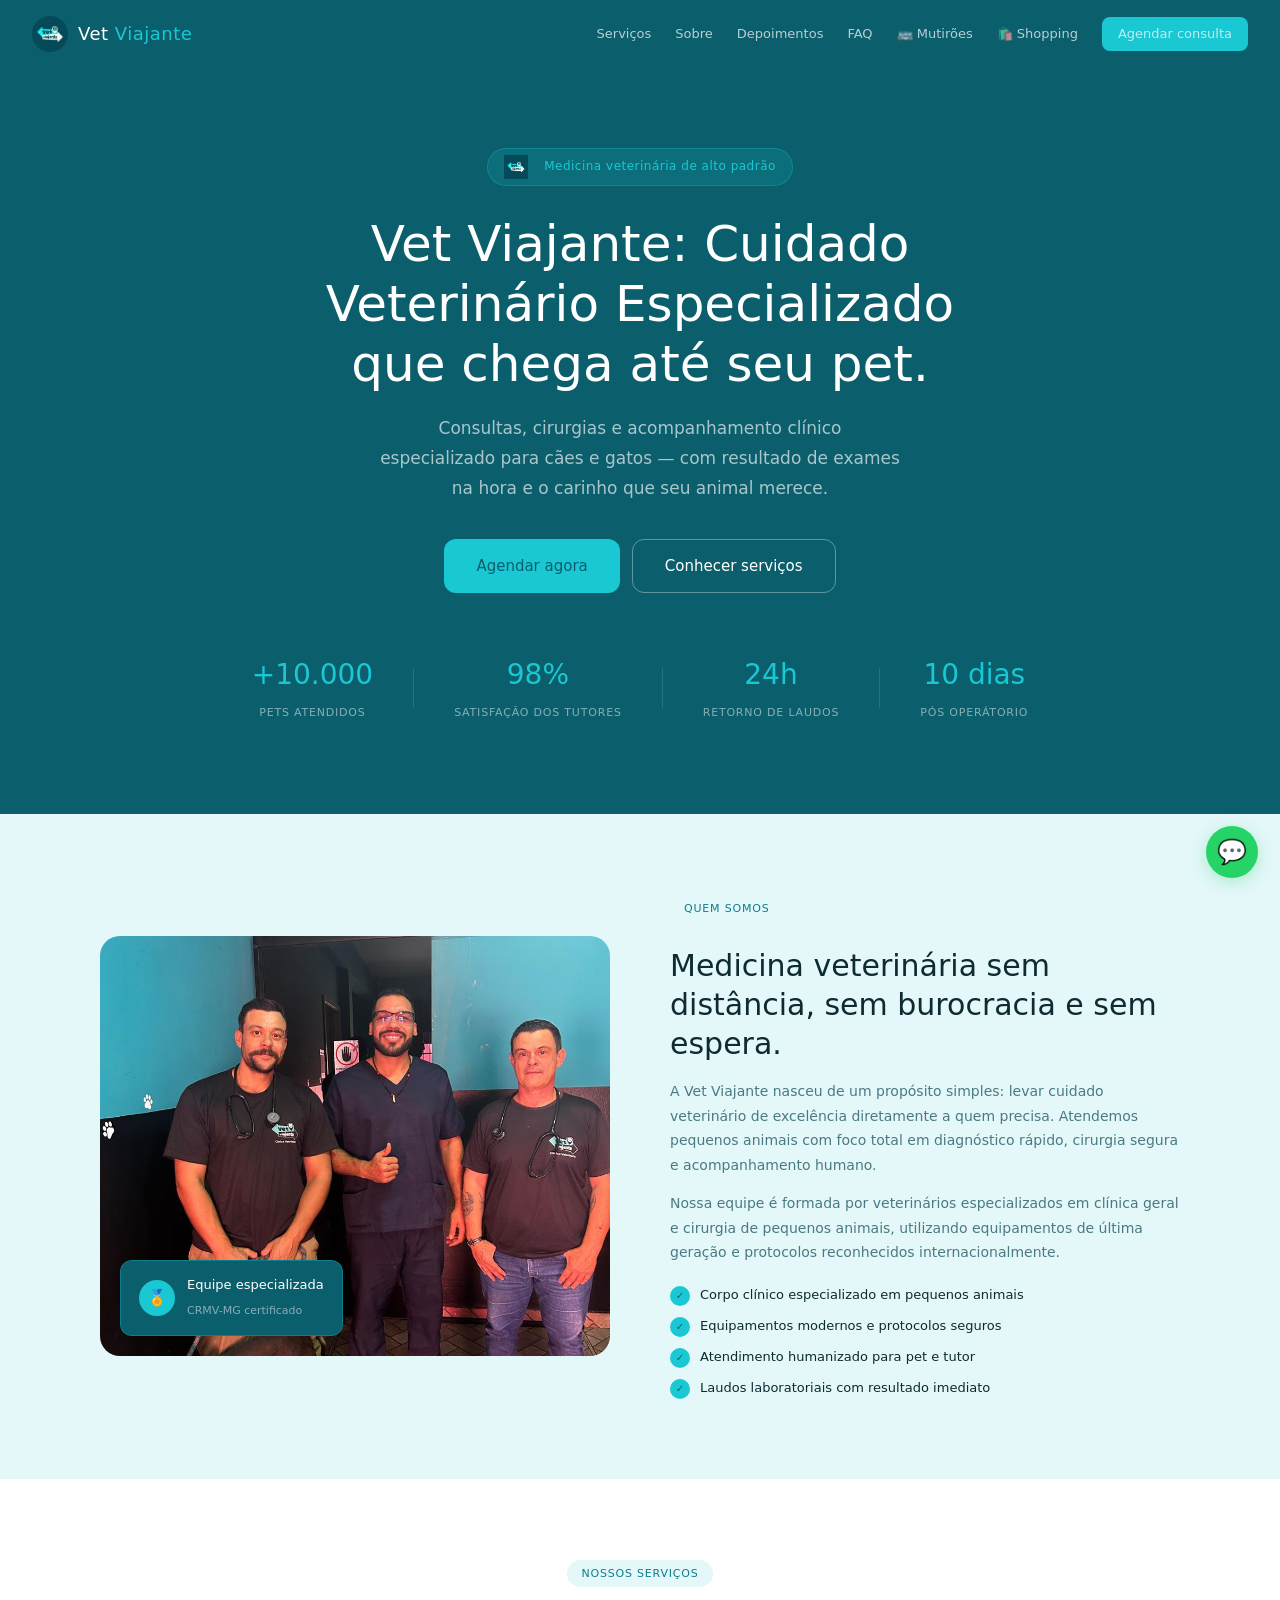
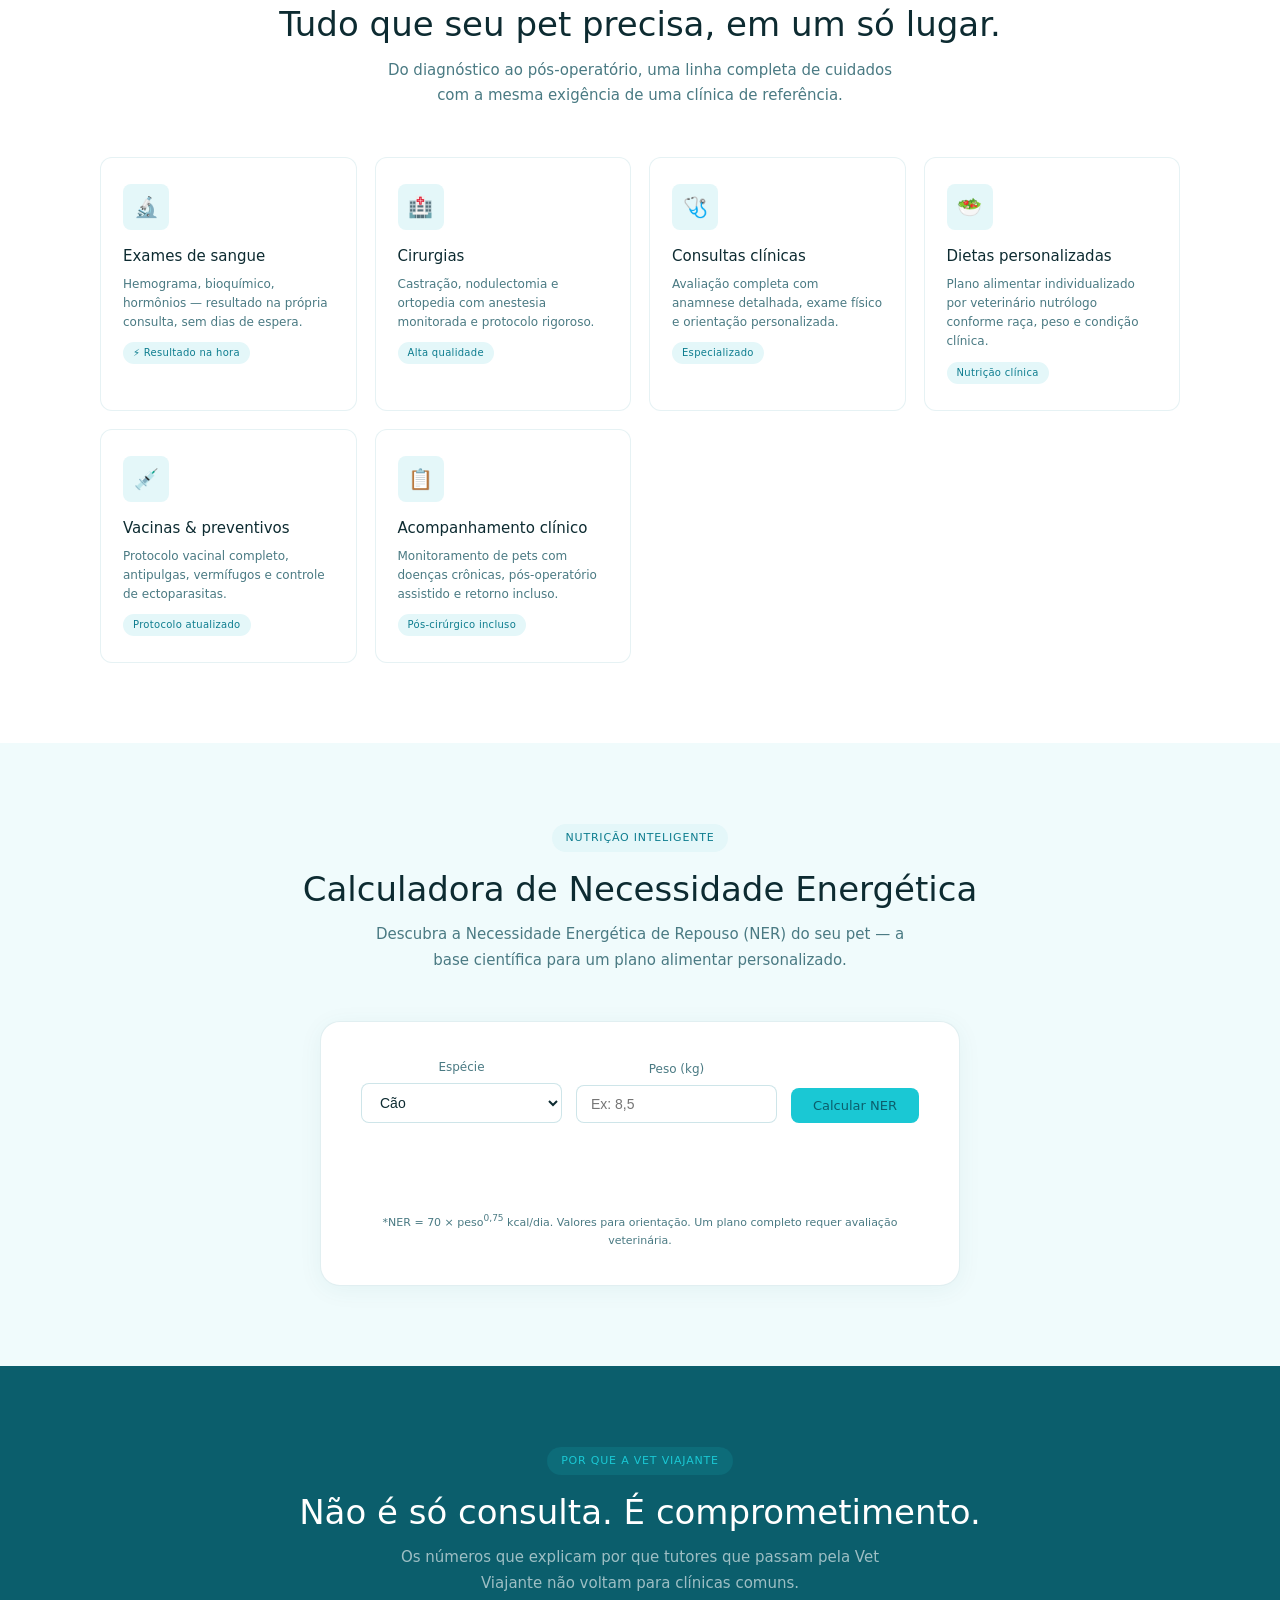
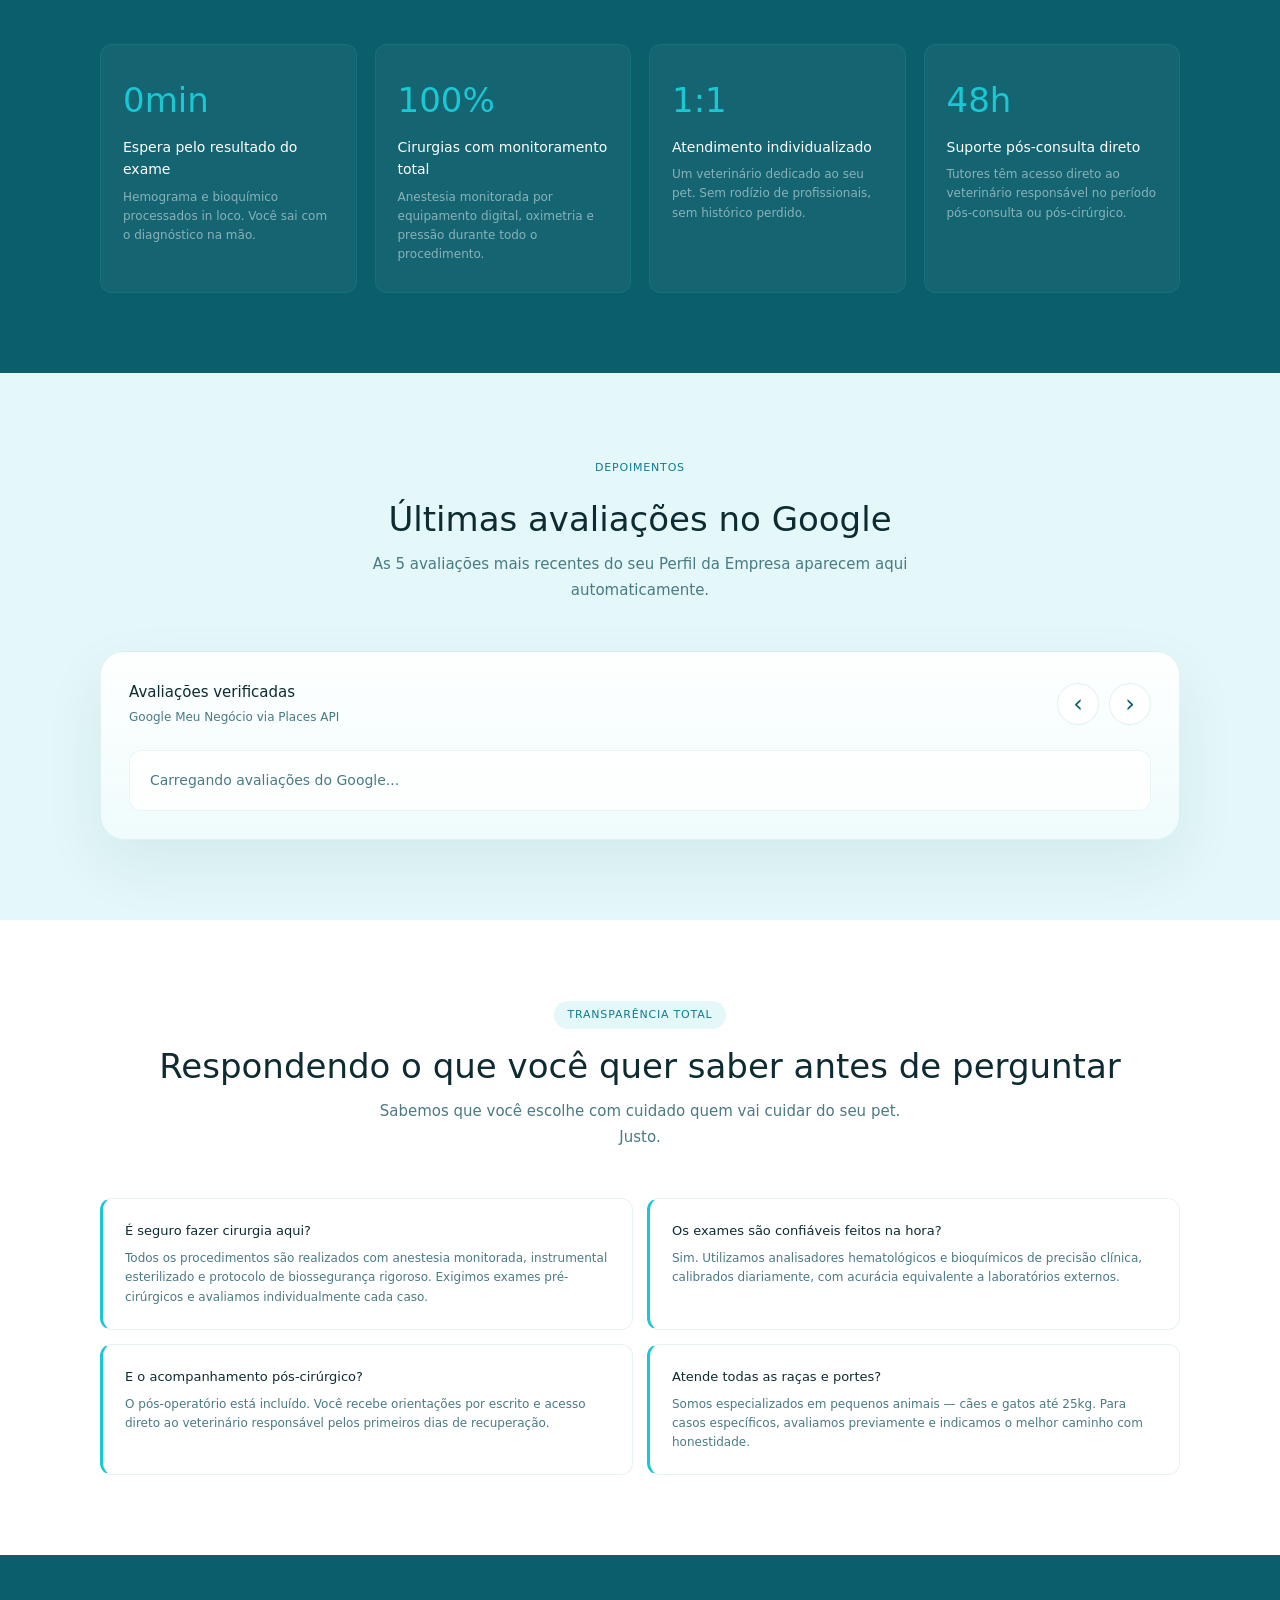
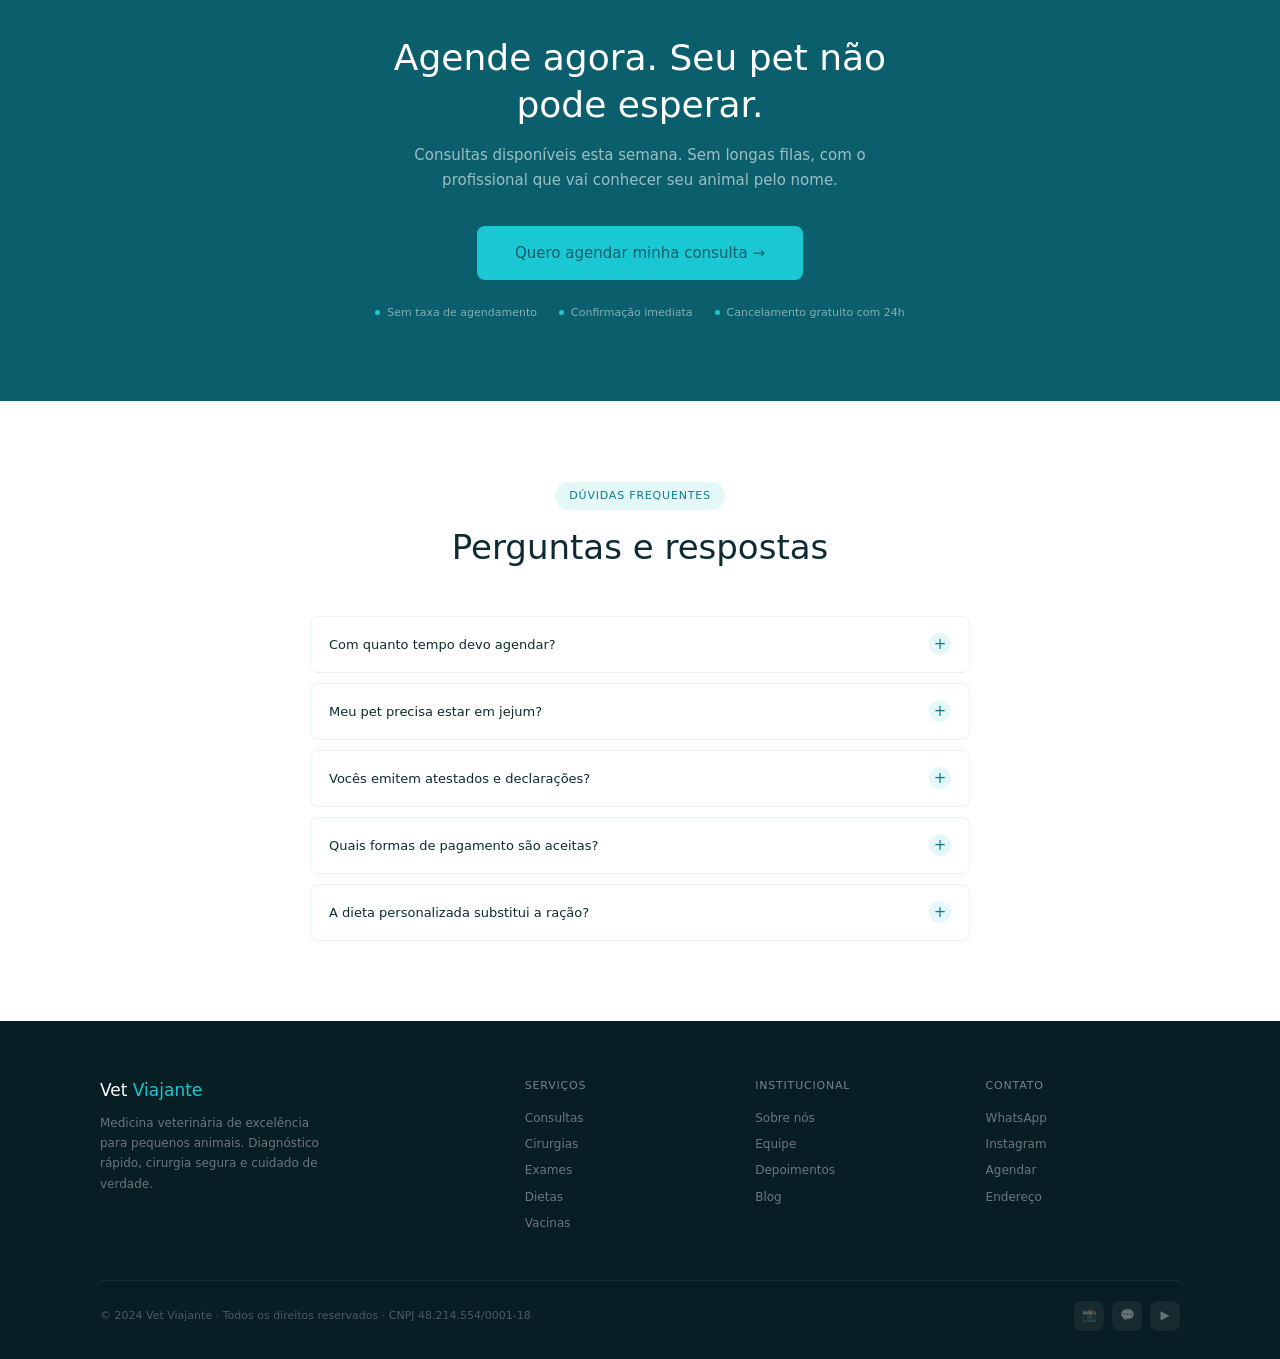
==== index.html @ 0da6e03e "Site institucional na raiz e landing page em subpasta" ====
<!DOCTYPE html>
<html lang="pt-BR">
<head>
  <meta charset="UTF-8" />
  <meta name="viewport" content="width=device-width, initial-scale=1.0" />
  <title>Vet Viajante — Medicina Veterinária para Cães e Gatos</title>

  <!-- SEO -->
  <meta name="description" content="Consultas, cirurgias e acompanhamento clínico especializado para cães e gatos até 25kg. Resultado de exames na hora. Agende sua consulta." />
  <meta name="keywords" content="veterinário, clínica veterinária, castração, exames veterinários, dieta pet, vacinas, cães, gatos" />
  <meta name="robots" content="index, follow" />
  <meta name="author" content="Vet Viajante" />

  <!-- Open Graph / WhatsApp / Instagram -->
  <meta property="og:type" content="website" />
  <meta property="og:site_name" content="Vet Viajante" />
  <meta property="og:title" content="Vet Viajante — Medicina Veterinária para Cães e Gatos" />
  <meta property="og:description" content="Consultas, cirurgias e acompanhamento especializado. Diagnóstico rápido, cirurgia segura e cuidado de verdade para seu pet." />
  <meta property="og:image" content="equipe1.jpeg" />
  <meta property="og:image:width" content="1200" />
  <meta property="og:image:height" content="630" />
  <meta property="og:url" content="https://vetviajante.com.br" />
  <meta property="og:locale" content="pt_BR" />

  <!-- Twitter Card -->
  <meta name="twitter:card" content="summary_large_image" />
  <meta name="twitter:title" content="Vet Viajante — Medicina Veterinária para Cães e Gatos" />
  <meta name="twitter:description" content="Consultas, cirurgias e acompanhamento especializado. Diagnóstico rápido, cirurgia segura e cuidado de verdade." />
  <meta name="twitter:image" content="equipe1.webp" />

  <link
    rel="icon"
    type="image/svg+xml"
    href="data:image/svg+xml,%3Csvg xmlns='http://www.w3.org/2000/svg' viewBox='0 0 64 64'%3E%3Crect width='64' height='64' rx='16' fill='%231ac8d4'/%3E%3Cpath d='M21 39c4.2-8.8 17.8-8.8 22 0 1.8 3.7 1.1 7.6-1.8 9.6-3.6 2.4-7.9.2-9.2-1.3-1.3 1.5-5.6 3.7-9.2 1.3-2.9-2-3.6-5.9-1.8-9.6Z' fill='%23ffffff'/%3E%3Ccircle cx='22' cy='23' r='4' fill='%23ffffff'/%3E%3Ccircle cx='32' cy='18' r='4' fill='%23ffffff'/%3E%3Ccircle cx='42' cy='23' r='4' fill='%23ffffff'/%3E%3C/svg%3E"
  />

  <link rel="stylesheet" href="style.css" />
</head>
<body>

<!--
╔══════════════════════════════════════════════════════════════╗
║           GUIA RÁPIDO DE EDIÇÃO — index.html                 ║
╠══════════════════════════════════════════════════════════════╣
║                                                              ║
║  ARQUIVOS DO PROJETO                                         ║
║  • index.html     → Página principal da clínica (este)      ║
║  • shopping.html  → Loja de produtos                        ║
║  • mutiroes.html  → Agenda de mutirões de castração         ║
║  • style.css      → Cores e estilos compartilhados          ║
║  • shopping.css   → Estilos exclusivos da loja              ║
║  • mutiroes.css   → Estilos exclusivos dos mutirões         ║
║  • main.js        → Calculadora, FAQ e menu mobile          ║
║                                                              ║
║  O QUE EDITAR COM FREQUÊNCIA                                 ║
║  • Número WhatsApp → busque "553491026420" (Ctrl+F)         ║
║                       e substitua pelo novo número          ║
║  • Foto da equipe  → troque "vetequipe.jpg" pelo            ║
║                       nome do arquivo da nova foto          ║
║  • Textos e títulos → edite o conteúdo entre as tags        ║
║    Exemplo: <h2>Texto aqui</h2>  ou  <p>Texto aqui</p>     ║
║  • Cores do site   → edite as variáveis em style.css        ║
║                       (seção "Configurações de Cores")      ║
║                                                              ║
║  SEÇÕES DESTA PÁGINA (use Ctrl+F para localizar)            ║
║  • HEADER     → menu de navegação                           ║
║  • HERO       → banner principal com chamada e estatísticas ║
║  • SOBRE      → "Quem somos" com foto da equipe             ║
║  • SERVIÇOS   → 6 cards de serviços                         ║
║  • CALCULADORA → ferramenta de nutrição (NER)               ║
║  • DIFERENCIAIS → números e diferenciais da clínica         ║
║  • DEPOIMENTOS → 3 avaliações de tutores                    ║
║  • TRANSPARÊNCIA → perguntas respondidas                    ║
║  • CTA        → botão de agendamento central                ║
║  • FAQ        → perguntas e respostas expansíveis           ║
║  • FOOTER     → rodapé com links                            ║
╚══════════════════════════════════════════════════════════════╝
-->

  <!-- ══════════════════════════════ HEADER ══════════════════════════════ -->
  <header class="hd" id="inicio">
    <a href="#inicio" class="hd-logo">
      <img src="vetviajantelogo.jpg" alt="Logo Vet Viajante" class="hd-paw" />
      <div class="hd-name">Vet <span>Viajante</span></div>
    </a>
    <nav class="hd-nav" id="hd-nav" aria-label="Navegação principal">
      <a href="#servicos">Serviços</a>
      <a href="#sobre">Sobre</a>
      <a href="#depoimentos">Depoimentos</a>
      <a href="#faq">FAQ</a>
      <a href="mutiroes.html">🚌 Mutirões</a>
      <a href="shopping.html">🛍️ Shopping</a>
      <a href="https://wa.me/553491026420?text=Ol%C3%A1!%20Gostaria%20de%20agendar%20uma%20consulta%20na%20*Vet%20Viajante*." target="_blank" rel="noopener noreferrer" class="btn btn-primary btn-sm">Agendar consulta</a>
    </nav>
    <button class="hd-hamburger" id="hd-hamburger" aria-label="Abrir menu" aria-expanded="false" aria-controls="hd-nav">
      <span></span><span></span><span></span>
    </button>
  </header>

  <!-- ══════════════════════════════ HERO ══════════════════════════════ -->
  <section class="hero" id="hero">
    <div class="hero-badge reveal"><img src="vetviajantelogo.jpg" alt="Logo" style="width: 24px; height: 24px; margin-right: 8px;" />Medicina veterinária de alto padrão</div>
    <h1 class="reveal">Vet Viajante: Cuidado Veterinário Especializado que chega até seu pet.</h1>
    <p class="hero-sub reveal">Consultas, cirurgias e acompanhamento clínico especializado para cães e gatos — com resultado de exames na hora e o carinho que seu animal merece.</p>
    <div class="hero-ctas reveal">
      <a href="https://wa.me/553491026420?text=Ol%C3%A1!%20Gostaria%20de%20agendar%20uma%20consulta%20na%20*Vet%20Viajante*." target="_blank" rel="noopener noreferrer" class="btn btn-primary btn-lg">Agendar agora</a>
      <a href="#servicos" class="btn btn-outline btn-lg">Conhecer serviços</a>
    </div>
    <div class="hero-stats reveal">
      <div class="hero-stat"><strong>+10.000</strong><span>pets atendidos</span></div>
      <div class="divd"></div>
      <div class="hero-stat"><strong>98%</strong><span>satisfação dos tutores</span></div>
      <div class="divd"></div>
      <div class="hero-stat"><strong>24h</strong><span>retorno de laudos</span></div>
      <div class="divd"></div>
      <div class="hero-stat"><strong>10 dias</strong><span>pós operátorio</span></div>
    </div>
  </section>

  <!-- ══════════════════════════════ SOBRE ══════════════════════════════ -->
  <section class="sec sec-lt" id="sobre">
    <div class="container">
      <div class="sobre-grid">
        <div class="sobre-img-wrap reveal">
          <img
            src="equipe1.jpeg"
            alt="Equipe veterinária da Vet Viajante"
            loading="lazy"
          />
          <div class="sobre-img-overlay">
            <div class="overlay-ico">🏅</div>
            <div class="overlay-txt">
              <strong>Equipe especializada</strong>
              <span>CRMV-MG certificado</span>
            </div>
          </div>
        </div>
        <div class="sobre-content reveal">
          <span class="tag">Quem somos</span>
          <h2 class="st">Medicina veterinária sem distância, sem burocracia e sem espera.</h2>
          <p>A Vet Viajante nasceu de um propósito simples: levar cuidado veterinário de excelência diretamente a quem precisa. Atendemos pequenos animais com foco total em diagnóstico rápido, cirurgia segura e acompanhamento humano.</p>
          <p>Nossa equipe é formada por veterinários especializados em clínica geral e cirurgia de pequenos animais, utilizando equipamentos de última geração e protocolos reconhecidos internacionalmente.</p>
          <div class="checks">
            <div class="ck"><div class="ck-ico">✓</div><span>Corpo clínico especializado em pequenos animais</span></div>
            <div class="ck"><div class="ck-ico">✓</div><span>Equipamentos modernos e protocolos seguros</span></div>
            <div class="ck"><div class="ck-ico">✓</div><span>Atendimento humanizado para pet e tutor</span></div>
            <div class="ck"><div class="ck-ico">✓</div><span>Laudos laboratoriais com resultado imediato</span></div>
          </div>
        </div>
      </div>
    </div>
  </section>

  <!-- ══════════════════════════════ SERVIÇOS ══════════════════════════════ -->
  <section class="sec sec-white text-center" id="servicos">
    <div class="container">
      <span class="tag reveal">Nossos serviços</span>
      <h2 class="st reveal">Tudo que seu pet precisa, em um só lugar.</h2>
      <p class="sd reveal">Do diagnóstico ao pós-operatório, uma linha completa de cuidados com a mesma exigência de uma clínica de referência.</p>
      <div class="srv-grid">
        <div class="srv reveal"><div class="srv-ic">🔬</div><h3>Exames de sangue</h3><p>Hemograma, bioquímico, hormônios — resultado na própria consulta, sem dias de espera.</p><span class="srv-bdg">⚡ Resultado na hora</span></div>
        <div class="srv reveal"><div class="srv-ic">🏥</div><h3>Cirurgias</h3><p>Castração, nodulectomia e ortopedia com anestesia monitorada e protocolo rigoroso.</p><span class="srv-bdg">Alta qualidade</span></div>
        <div class="srv reveal"><div class="srv-ic">🩺</div><h3>Consultas clínicas</h3><p>Avaliação completa com anamnese detalhada, exame físico e orientação personalizada.</p><span class="srv-bdg">Especializado</span></div>
        <div class="srv reveal"><div class="srv-ic">🥗</div><h3>Dietas personalizadas</h3><p>Plano alimentar individualizado por veterinário nutrólogo conforme raça, peso e condição clínica.</p><span class="srv-bdg">Nutrição clínica</span></div>
        <div class="srv reveal"><div class="srv-ic">💉</div><h3>Vacinas &amp; preventivos</h3><p>Protocolo vacinal completo, antipulgas, vermífugos e controle de ectoparasitas.</p><span class="srv-bdg">Protocolo atualizado</span></div>
        <div class="srv reveal"><div class="srv-ic">📋</div><h3>Acompanhamento clínico</h3><p>Monitoramento de pets com doenças crônicas, pós-operatório assistido e retorno incluso.</p><span class="srv-bdg">Pós-cirúrgico incluso</span></div>
      </div>
    </div>
  </section>

  <!-- ══════════════════════════════ CALCULADORA ══════════════════════════════ -->
  <section class="sec sec-ltr text-center" id="calculadora">
    <div class="container">
      <span class="tag reveal">Nutrição inteligente</span>
      <h2 class="st reveal">Calculadora de Necessidade Energética</h2>
      <p class="sd reveal">Descubra a Necessidade Energética de Repouso (NER) do seu pet — a base científica para um plano alimentar personalizado.</p>
      <div class="calc-card reveal">
        <div class="calc-form">
          <div class="calc-field">
            <label for="calc-especie">Espécie</label>
            <select id="calc-especie">
              <option value="cao">Cão</option>
              <option value="gato">Gato</option>
            </select>
          </div>
          <div class="calc-field">
            <label for="calc-peso">Peso (kg)</label>
            <input type="text" id="calc-peso" placeholder="Ex: 8,5" inputmode="decimal" />
          </div>
          <button class="btn btn-primary" id="calc-btn">Calcular NER</button>
        </div>
        <div class="calc-result" id="calc-result" aria-live="polite"></div>
        <p class="calc-note">*NER = 70 × peso<sup>0,75</sup> kcal/dia. Valores para orientação. Um plano completo requer avaliação veterinária.</p>
      </div>
    </div>
  </section>

  <!-- ══════════════════════════════ DIFERENCIAIS ══════════════════════════════ -->
  <section class="sec dif text-center" id="diferenciais">
    <div class="container">
      <span class="tag tag-inv reveal">Por que a Vet Viajante</span>
      <h2 class="st st-inv reveal">Não é só consulta. É comprometimento.</h2>
      <p class="sd sd-inv reveal">Os números que explicam por que tutores que passam pela Vet Viajante não voltam para clínicas comuns.</p>
      <div class="dif-grid">
        <div class="dif-card reveal"><div class="dif-n">0min</div><h3>Espera pelo resultado do exame</h3><p>Hemograma e bioquímico processados in loco. Você sai com o diagnóstico na mão.</p></div>
        <div class="dif-card reveal"><div class="dif-n">100%</div><h3>Cirurgias com monitoramento total</h3><p>Anestesia monitorada por equipamento digital, oximetria e pressão durante todo o procedimento.</p></div>
        <div class="dif-card reveal"><div class="dif-n">1:1</div><h3>Atendimento individualizado</h3><p>Um veterinário dedicado ao seu pet. Sem rodízio de profissionais, sem histórico perdido.</p></div>
        <div class="dif-card reveal"><div class="dif-n">48h</div><h3>Suporte pós-consulta direto</h3><p>Tutores têm acesso direto ao veterinário responsável no período pós-consulta ou pós-cirúrgico.</p></div>
      </div>
    </div>
  </section>

  <!-- ══════════════════════════════ DEPOIMENTOS ══════════════════════════════ -->
  <section class="sec sec-lt text-center" id="depoimentos">
    <div class="container">
      <span class="tag reveal">Depoimentos</span>
      <h2 class="st reveal">Últimas avaliações no Google</h2>
      <p class="sd reveal">As 5 avaliações mais recentes do seu Perfil da Empresa aparecem aqui automaticamente.</p>
      <div class="g-reviews reveal" id="google-reviews" aria-live="polite">
        <div class="g-reviews-topbar">
          <div class="g-reviews-brand">
            <strong>Avaliações verificadas</strong>
            <span>Google Meu Negócio via Places API</span>
          </div>
          <div class="g-reviews-nav" aria-label="Controles do carrossel">
            <button type="button" class="g-reviews-btn" id="reviews-prev" aria-label="Ver avaliações anteriores">‹</button>
            <button type="button" class="g-reviews-btn" id="reviews-next" aria-label="Ver próximas avaliações">›</button>
          </div>
        </div>

        <div class="g-reviews-status" id="reviews-status">
          Carregando avaliações do Google...
        </div>

        <div class="g-reviews-viewport" id="reviews-viewport" hidden>
          <div class="g-reviews-track" id="reviews-track"></div>
        </div>

        <div class="g-reviews-dots" id="reviews-dots" aria-label="Paginação do carrossel"></div>
      </div>
    </div>
  </section>

  <!-- ══════════════════════════════ TRANSPARÊNCIA ══════════════════════════════ -->
  <section class="sec sec-white text-center">
    <div class="container">
      <span class="tag reveal">Transparência total</span>
      <h2 class="st reveal">Respondendo o que você quer saber antes de perguntar</h2>
      <p class="sd reveal">Sabemos que você escolhe com cuidado quem vai cuidar do seu pet. Justo.</p>
      <div class="obj-grid">
        <div class="obj reveal"><h4>É seguro fazer cirurgia aqui?</h4><p>Todos os procedimentos são realizados com anestesia monitorada, instrumental esterilizado e protocolo de biossegurança rigoroso. Exigimos exames pré-cirúrgicos e avaliamos individualmente cada caso.</p></div>
        <div class="obj reveal"><h4>Os exames são confiáveis feitos na hora?</h4><p>Sim. Utilizamos analisadores hematológicos e bioquímicos de precisão clínica, calibrados diariamente, com acurácia equivalente a laboratórios externos.</p></div>
        <div class="obj reveal"><h4>E o acompanhamento pós-cirúrgico?</h4><p>O pós-operatório está incluído. Você recebe orientações por escrito e acesso direto ao veterinário responsável pelos primeiros dias de recuperação.</p></div>
        <div class="obj reveal"><h4>Atende todas as raças e portes?</h4><p>Somos especializados em pequenos animais — cães e gatos até 25kg. Para casos específicos, avaliamos previamente e indicamos o melhor caminho com honestidade.</p></div>
      </div>
    </div>
  </section>

  <!-- ══════════════════════════════ CTA ══════════════════════════════ -->
  <section class="cta-sec text-center">
    <div class="container">
      <h2 class="reveal">Agende agora. Seu pet não pode esperar.</h2>
      <p class="reveal">Consultas disponíveis esta semana. Sem longas filas, com o profissional que vai conhecer seu animal pelo nome.</p>
      <a href="https://wa.me/553491026420?text=Ol%C3%A1!%20Gostaria%20de%20agendar%20uma%20consulta%20na%20*Vet%20Viajante*." target="_blank" rel="noopener noreferrer" class="btn btn-primary btn-cta reveal">Quero agendar minha consulta →</a>
      <div class="cta-bdgs reveal">
        <span class="cta-b"><span class="dot"></span>Sem taxa de agendamento</span>
        <span class="cta-b"><span class="dot"></span>Confirmação imediata</span>
        <span class="cta-b"><span class="dot"></span>Cancelamento gratuito com 24h</span>
      </div>
    </div>
  </section>

  <!-- ══════════════════════════════ FAQ ══════════════════════════════ -->
  <section class="sec sec-white text-center" id="faq">
    <div class="container">
      <span class="tag reveal">Dúvidas frequentes</span>
      <h2 class="st reveal">Perguntas e respostas</h2>
      <div class="faq-list">
        <div class="faq-it reveal">
          <button class="faq-q" aria-expanded="false">
            Com quanto tempo devo agendar?
            <div class="faq-ic" aria-hidden="true">+</div>
          </button>
          <div class="faq-a">Para consultas de rotina, recomendamos 2 a 3 dias de antecedência. Urgências são avaliadas no mesmo dia mediante disponibilidade.</div>
        </div>
        <div class="faq-it reveal">
          <button class="faq-q" aria-expanded="false">
            Meu pet precisa estar em jejum?
            <div class="faq-ic" aria-hidden="true">+</div>
          </button>
          <div class="faq-a">Apenas para cirurgias e exames bioquímicos específicos. Para consultas clínicas de rotina, não é necessário jejum.</div>
        </div>
        <div class="faq-it reveal">
          <button class="faq-q" aria-expanded="false">
            Vocês emitem atestados e declarações?
            <div class="faq-ic" aria-hidden="true">+</div>
          </button>
          <div class="faq-a">Sim. Emitimos atestados de saúde, declarações para transporte aéreo, laudos pós-cirúrgicos e toda documentação com validade legal.</div>
        </div>
        <div class="faq-it reveal">
          <button class="faq-q" aria-expanded="false">
            Quais formas de pagamento são aceitas?
            <div class="faq-ic" aria-hidden="true">+</div>
          </button>
          <div class="faq-a">Cartão de crédito (até 10x), débito, Pix e dinheiro.</div>
        </div>
        <div class="faq-it reveal">
          <button class="faq-q" aria-expanded="false">
            A dieta personalizada substitui a ração?
            <div class="faq-ic" aria-hidden="true">+</div>
          </button>
          <div class="faq-a">Pode ser complementar ou substituta, dependendo da condição clínica. Nossa nutricionista elabora o plano mais adequado caso a caso com acompanhamento mensal.</div>
        </div>
      </div>
    </div>
  </section>

  <!-- ══════════════════════════════ FOOTER ══════════════════════════════ -->
  <footer class="footer">
    <div class="container">
      <div class="ft-grid">
        <div class="ft-brand">
          <h3>Vet <span>Viajante</span></h3>
          <p>Medicina veterinária de excelência para pequenos animais. Diagnóstico rápido, cirurgia segura e cuidado de verdade.</p>
        </div>
        <div class="ft-col">
          <h4>Serviços</h4>
          <a href="#servicos">Consultas</a>
          <a href="#servicos">Cirurgias</a>
          <a href="#servicos">Exames</a>
          <a href="#calculadora">Dietas</a>
          <a href="#servicos">Vacinas</a>
        </div>
        <div class="ft-col">
          <h4>Institucional</h4>
          <a href="#sobre">Sobre nós</a>
          <a href="#sobre">Equipe</a>
          <a href="#depoimentos">Depoimentos</a>
          <a href="#">Blog</a>
        </div>
        <div class="ft-col">
          <h4>Contato</h4>
          <a href="https://wa.me/553491026420?text=Ol%C3%A1!%20Gostaria%20de%20falar%20com%20a%20*Vet%20Viajante*." target="_blank" rel="noopener noreferrer">WhatsApp</a>
          <a href="#">Instagram</a>
          <a href="https://wa.me/553491026420?text=Ol%C3%A1!%20Gostaria%20de%20agendar%20uma%20consulta%20na%20*Vet%20Viajante*." target="_blank" rel="noopener noreferrer">Agendar</a>
          <a href="#">Endereço</a>
        </div>
      </div>
      <div class="ft-bot">
        <p>© 2024 Vet Viajante · Todos os direitos reservados · CNPJ 48.214.554/0001-18</p>
        <div class="soc">
          <a href="#" class="soc-b" aria-label="Instagram">📸</a>
          <a href="#" class="soc-b" aria-label="WhatsApp">💬</a>
          <a href="#" class="soc-b" aria-label="YouTube">▶</a>
        </div>
      </div>
    </div>
  </footer>

  <!-- ══════════════════════════════ WHATSAPP FIXO ══════════════════════════════ -->
  <a href="https://wa.me/553491026420?text=Ol%C3%A1!%20Gostaria%20de%20falar%20com%20a%20*Vet%20Viajante*." target="_blank" rel="noopener noreferrer" class="wa" title="Fale pelo WhatsApp" aria-label="Fale conosco pelo WhatsApp">💬</a>

  <!-- ══════════════════════════════ MODAL DE AGENDAMENTO ══════════════════════════════ -->
  <div class="modal-overlay" id="modal-overlay" role="dialog" aria-modal="true" aria-labelledby="modal-title" hidden>
    <div class="modal">
      <button class="modal-close" id="modal-close" aria-label="Fechar modal">✕</button>

      <!-- Painel: formulário -->
      <div id="modal-form-panel">
        <img src="Logo.jpg.jpeg" alt="Logo" class="modal-icon" />
        <h2 id="modal-title">Agendar consulta</h2>
        <p class="modal-sub">Preencha os dados abaixo e entraremos em contato pelo WhatsApp em instantes.</p>
        <form id="modal-form" novalidate>
          <div class="form-group">
            <label for="f-nome">Seu nome *</label>
            <input type="text" id="f-nome" placeholder="Ex: Maria Silva" autocomplete="name" />
            <span class="form-error" id="err-nome" role="alert"></span>
          </div>
          <div class="form-group">
            <label for="f-whatsapp">WhatsApp *</label>
            <input type="tel" id="f-whatsapp" placeholder="(34) 91026420" autocomplete="tel" inputmode="numeric" />
            <span class="form-error" id="err-whatsapp" role="alert"></span>
          </div>
          <div class="form-group">
            <label for="f-pet">Nome do pet *</label>
            <input type="text" id="f-pet" placeholder="Ex: Thor" />
            <span class="form-error" id="err-pet" role="alert"></span>
          </div>
          <div class="form-group">
            <label for="f-especie">Espécie *</label>
            <select id="f-especie">
              <option value="">Selecione…</option>
              <option value="Cão">Cão</option>
              <option value="Gato">Gato</option>
            </select>
            <span class="form-error" id="err-especie" role="alert"></span>
          </div>
          <div class="form-group">
            <label for="f-sintoma">Motivo / serviço desejado</label>
            <textarea id="f-sintoma" rows="3" placeholder="Descreva brevemente o sintoma ou serviço que precisa…"></textarea>
          </div>
          <button type="submit" class="btn btn-primary btn-full">Enviar pelo WhatsApp 💬</button>
        </form>
      </div>

      <!-- Painel: sucesso -->
      <div id="modal-success-panel" hidden>
        <div class="modal-success">
          <div class="success-ico" aria-hidden="true">✅</div>
          <h2 id="success-title">Mensagem enviada!</h2>
          <p id="success-msg"></p>
          <button class="btn btn-primary btn-full" id="modal-close-success">Fechar</button>
        </div>
      </div>
    </div>
  </div>

  <script>
    window.GOOGLE_REVIEWS_CONFIG = {
      apiKey: 'API_KEY',
      placeId: 'PChIJ4-sEmeXRupQRvWWiZb3-OwY',
      language: 'pt-BR',
      region: 'BR',
      maxReviews: 5
    };
  </script>
  <script src="main.js"></script>
  <script>
    (function loadGooglePlacesApi() {
      const cfg = window.GOOGLE_REVIEWS_CONFIG || {};
      if (!cfg.apiKey || cfg.apiKey === 'API_KEY') return;

      const script = document.createElement('script');
      script.async = true;
      script.defer = true;
      script.src = `https://maps.googleapis.com/maps/api/js?key=${encodeURIComponent(cfg.apiKey)}&loading=async&libraries=places&callback=initGoogleReviewsCarousel&language=${encodeURIComponent(cfg.language || 'pt-BR')}&region=${encodeURIComponent(cfg.region || 'BR')}`;
      document.body.appendChild(script);
    })();
  </script>
</body>
</html>
---- style.css ----
/* ════════════════════════════════════════════════════════════
   Vet Viajante — style.css
   Estilos globais compartilhados por todas as páginas.
   ════════════════════════════════════════════════════════════

   ÍNDICE DE SEÇÕES
   ──────────────────────────────────────────────────────────
    1. ⚙️  CONFIGURAÇÕES  → cores, tamanhos (edite aqui!)
    2. Reset             → zeragem de margens/paddings
    3. Layout            → container, seções, utilitários
    4. Tipografia        → tags, subtítulos, descrições
    5. Botões            → primário, contorno, tamanhos
    6. Header            → barra de navegação + hamburger
    7. Hero              → banner principal (index.html)
    8. Sobre             → seção "Quem somos"
    9. Serviços          → grid de 6 cards de serviços
   10. Calculadora       → ferramenta NER
   11. Diferenciais      → números de destaque (fundo escuro)
   12. Depoimentos       → avaliações de tutores
   13. Transparência     → Q&A em dois colunas
   14. CTA               → seção de chamada para ação
   15. FAQ               → acordeão de perguntas
   16. Footer            → rodapé com 4 colunas
   17. WhatsApp Fixo     → botão flutuante verde
   18. Modal             → formulário de agendamento
   19. Scroll Reveal     → animação de entrada dos elementos
   20. Responsivo        → tablet e celular

   ════════════════════════════════════════════════════════════ */


/* ════════════════════════════════════════════════════════════
   1. ⚙️  CONFIGURAÇÕES — EDITE AQUI PARA MUDAR O VISUAL
   ════════════════════════════════════════════════════════════

   Para mudar as CORES do site, edite os valores abaixo.
   Use um site como coolors.co para escolher novas cores.

   Para mudar os ARREDONDAMENTOS dos cards e botões,
   edite os valores de --r, --rs e --rl.
   ════════════════════════════════════════════════════════════ */

:root {
  /* ── Paleta de cores ─────────────────────────────── */
  --dk:  #0b5e6c;  /* Verde-azul escuro (fundo do header, hero, seções escuras) */
  --md:  #0e7d8f;  /* Verde-azul médio (hover de links, ícones) */
  --br:  #1ac8d4;  /* Ciano vibrante (botões primários, destaques, links ativos) */
  --lt:  #e4f7f9;  /* Azul bem claro (fundo de seções claras) */
  --ltr: #f0fbfc;  /* Azul levíssimo (fundo alternado) */
  --tx:  #0d2b31;  /* Quase preto (texto principal) */
  --mu:  #4a7a83;  /* Cinza-azulado (texto secundário, labels) */
  --wh:  #ffffff;  /* Branco */
  --go:  #f0a500;  /* Dourado (estrelas de avaliação) */

  /* ── Arredondamento de bordas ────────────────────── */
  --r:   12px;  /* Cards, modais, campos de formulário */
  --rs:  8px;   /* Botões menores, badges */
  --rl:  20px;  /* Cards maiores, imagens */

  /* ── Velocidade das animações ────────────────────── */
  --transition: 0.22s ease;
}


/* ════════════════════════════════════════════════════════════
   2. RESET — Normalização de estilos padrão do navegador
   ════════════════════════════════════════════════════════════ */

*, *::before, *::after {
  box-sizing: border-box;
  margin: 0;
  padding: 0;
}

/* Garante que [hidden] nunca seja sobrescrito por display de outras regras */
[hidden] { display: none !important; }

body {
  font-family: system-ui, -apple-system, sans-serif;
  color: var(--tx);
  background: var(--wh);
  line-height: 1.6;
}

a { text-decoration: none; color: inherit; }
img { display: block; max-width: 100%; }
button { font-family: inherit; cursor: pointer; }
textarea { resize: vertical; font-family: inherit; }

/* ════════════════════════════════════════════════════════════
   3. LAYOUT — Container, seções e utilitários gerais
   ════════════════════════════════════════════════════════════ */
.container    { max-width: 1080px; margin: 0 auto; }
.sec          { padding: 80px 2rem; }
.sec-white    { background: var(--wh); }
.sec-lt       { background: var(--lt); }
.sec-ltr      { background: var(--ltr); }
.text-center  { text-align: center; }

/* ════════════════════════════════════════════════════════════
   4. TIPOGRAFIA — Tags, títulos e textos de apoio
   ════════════════════════════════════════════════════════════ */
.tag {
  display: inline-block;
  background: var(--lt);
  color: var(--md);
  font-size: 11px;
  font-weight: 500;
  padding: 5px 14px;
  border-radius: 100px;
  letter-spacing: .8px;
  text-transform: uppercase;
  margin-bottom: 16px;
}
.tag-inv { background: rgba(26,200,212,.12); color: var(--br); }

h2.st     { font-size: clamp(22px, 2.8vw, 34px); font-weight: 500; color: var(--tx); line-height: 1.25; margin-bottom: 12px; }
h2.st-inv { color: var(--wh); }

.sd {
  font-size: 15px;
  color: var(--mu);
  max-width: 540px;
  margin: 0 auto 48px;
  line-height: 1.7;
}
.sd-inv { color: rgba(255,255,255,.6); }

/* ════════════════════════════════════════════════════════════
   5. BOTÕES — Estilos dos botões usados em todo o site
   ════════════════════════════════════════════════════════════ */
.btn {
  display: inline-flex;
  align-items: center;
  justify-content: center;
  padding: 10px 22px;
  border-radius: var(--rs);
  font-size: 13px;
  font-weight: 500;
  border: none;
  transition: background var(--transition), color var(--transition),
              border-color var(--transition), transform var(--transition),
              box-shadow var(--transition);
  white-space: nowrap;
}
.btn:active { transform: scale(0.96); }

.btn-primary {
  background: var(--br);
  color: var(--dk);
}
.btn-primary:hover {
  background: #22d8e5;
  transform: translateY(-2px);
  box-shadow: 0 6px 18px rgba(26,200,212,.35);
}
.btn-primary:active { transform: translateY(0) scale(0.97); box-shadow: none; }

.btn-outline {
  background: transparent;
  color: var(--wh);
  border: 1.5px solid rgba(255,255,255,.35);
}
.btn-outline:hover {
  border-color: var(--br);
  color: var(--br);
  transform: translateY(-2px);
}
.btn-outline:active { transform: translateY(0) scale(0.97); }

.btn-lg   { padding: 14px 32px; font-size: 15px; border-radius: var(--r); }
.btn-sm   { padding: 7px 16px; font-size: 12px; }
.btn-cta  { padding: 15px 38px; font-size: 15px; }
.btn-full { width: 100%; justify-content: center; }

/* ════════════════════════════════════════════════════════════
   6. HEADER — Barra de navegação fixa + menu mobile
   ════════════════════════════════════════════════════════════ */
.hd {
  background: var(--dk);
  padding: 0 2rem;
  display: flex;
  align-items: center;
  justify-content: space-between;
  height: 68px;
  position: sticky;
  top: 0;
  z-index: 200;
}

.hd-logo {
  display: flex;
  align-items: center;
  gap: 10px;
}
.hd-paw {
  width: 36px; height: 36px;
  background: var(--br);
  border-radius: 50%;
  display: flex; align-items: center; justify-content: center;
  font-size: 18px;
}
.hd-name { color: var(--wh); font-size: 18px; font-weight: 500; letter-spacing: .5px; }
.hd-name span { color: var(--br); }

.hd-nav {
  display: flex;
  gap: 1.5rem;
  align-items: center;
}
.hd-nav > a { color: rgba(255,255,255,.7); font-size: 13px; transition: color var(--transition); }
.hd-nav > a:hover { color: var(--br); }

/* Hamburger */
.hd-hamburger {
  display: none;
  flex-direction: column;
  gap: 5px;
  background: none;
  border: none;
  padding: 6px;
  cursor: pointer;
}
.hd-hamburger span {
  display: block;
  width: 22px; height: 2px;
  background: var(--wh);
  border-radius: 2px;
  transition: transform 0.25s, opacity 0.25s;
}
.hd-hamburger.open span:nth-child(1) { transform: translateY(7px) rotate(45deg); }
.hd-hamburger.open span:nth-child(2) { opacity: 0; transform: scaleX(0); }
.hd-hamburger.open span:nth-child(3) { transform: translateY(-7px) rotate(-45deg); }

/* ════════════════════════════════════════════════════════════
   7. HERO — Banner principal da página inicial
   ════════════════════════════════════════════════════════════ */
.hero {
  background: var(--dk);
  padding: 80px 2rem 90px;
  text-align: center;
}
.hero-badge {
  display: inline-flex;
  align-items: center;
  gap: 8px;
  background: rgba(26,200,212,.15);
  border: 1px solid rgba(26,200,212,.3);
  color: var(--br);
  padding: 6px 16px;
  border-radius: 100px;
  font-size: 12px;
  font-weight: 500;
  margin-bottom: 28px;
  letter-spacing: .5px;
}
.hero h1 {
  font-size: clamp(26px, 4vw, 50px);
  font-weight: 500;
  color: var(--wh);
  line-height: 1.2;
  max-width: 700px;
  margin: 0 auto 20px;
}
.hero h1 em { font-style: normal; color: var(--br); }
.hero-sub {
  font-size: clamp(14px, 2vw, 17px);
  color: rgba(255,255,255,.65);
  max-width: 520px;
  margin: 0 auto 36px;
  line-height: 1.75;
}
.hero-ctas { display: flex; gap: 12px; justify-content: center; flex-wrap: wrap; }

.hero-stats {
  display: flex;
  gap: 40px;
  justify-content: center;
  margin-top: 60px;
  flex-wrap: wrap;
}
.hero-stat { text-align: center; }
.hero-stat strong { display: block; font-size: 28px; font-weight: 500; color: var(--br); }
.hero-stat span   { font-size: 11px; color: rgba(255,255,255,.5); text-transform: uppercase; letter-spacing: .8px; }
.divd { width: 1px; height: 40px; background: rgba(255,255,255,.12); align-self: center; }

/* ════════════════════════════════════════════════════════════
   8 a 14. SEÇÕES DO CONTEÚDO (Sobre, Serviços, Calculadora...)
   ════════════════════════════════════════════════════════════ */

/* ── 8. Sobre ────────────────────────────────────────────────── */
.sobre-grid {
  display: grid;
  grid-template-columns: 1fr 1fr;
  gap: 60px;
  align-items: center;
}
.sobre-img-wrap {
  position: relative;
  border-radius: var(--rl);
  overflow: hidden;
  height: 420px;
}
.sobre-img-wrap img { width: 100%; height: 100%; object-fit: cover; }

.sobre-img-overlay {
  position: absolute;
  bottom: 20px; left: 20px;
  background: var(--dk);
  border: 1px solid rgba(26,200,212,.3);
  border-radius: var(--r);
  padding: 14px 18px;
  display: flex;
  align-items: center;
  gap: 12px;
}
.overlay-ico {
  width: 36px; height: 36px;
  background: var(--br);
  border-radius: 50%;
  display: flex; align-items: center; justify-content: center;
  font-size: 16px;
  min-width: 36px;
}
.overlay-txt strong { display: block; font-size: 13px; font-weight: 500; color: var(--wh); }
.overlay-txt span   { font-size: 11px; color: rgba(255,255,255,.5); }

.sobre-content h2 {
  font-size: clamp(20px, 2.4vw, 30px);
  font-weight: 500;
  margin: 8px 0 16px;
  line-height: 1.3;
}
.sobre-content p   { color: var(--mu); font-size: 14px; line-height: 1.75; margin-bottom: 14px; }

.checks { display: flex; flex-direction: column; gap: 10px; margin-top: 20px; }
.ck     { display: flex; align-items: flex-start; gap: 10px; font-size: 13px; color: var(--tx); }
.ck-ico {
  width: 20px; height: 20px; min-width: 20px;
  background: var(--br);
  border-radius: 50%;
  display: flex; align-items: center; justify-content: center;
  font-size: 10px;
  color: var(--dk);
  font-weight: 600;
  margin-top: 1px;
}

/* ── 9. Serviços ─────────────────────────────────────────────── */
.srv-grid {
  display: grid;
  grid-template-columns: repeat(auto-fit, minmax(210px, 1fr));
  gap: 18px;
  margin-top: 48px;
  text-align: left;
}
.srv {
  background: var(--wh);
  border: 1px solid rgba(14,125,143,.1);
  border-radius: var(--r);
  padding: 26px 22px;
  transition: border-color var(--transition), transform var(--transition), box-shadow var(--transition);
}
.srv:hover {
  border-color: var(--br);
  transform: translateY(-4px);
  box-shadow: 0 8px 24px rgba(26,200,212,.12);
}
.srv-ic  { width: 46px; height: 46px; background: var(--lt); border-radius: var(--rs); display: flex; align-items: center; justify-content: center; font-size: 20px; margin-bottom: 14px; }
.srv h3  { font-size: 15px; font-weight: 500; margin-bottom: 7px; }
.srv p   { font-size: 12px; color: var(--mu); line-height: 1.6; }
.srv-bdg { display: inline-block; background: var(--lt); color: var(--md); font-size: 10px; padding: 3px 10px; border-radius: 100px; margin-top: 10px; letter-spacing: .3px; }

/* ── 10. Calculadora Nutricional ─────────────────────────────── */
.calc-card {
  background: var(--wh);
  border: 1px solid rgba(14,125,143,.12);
  border-radius: var(--rl);
  padding: 36px 40px;
  max-width: 640px;
  margin: 0 auto;
  box-shadow: 0 4px 24px rgba(11,94,108,.06);
}
.calc-form {
  display: flex;
  gap: 14px;
  align-items: flex-end;
  flex-wrap: wrap;
  justify-content: center;
  margin-bottom: 24px;
}
.calc-field {
  display: flex;
  flex-direction: column;
  gap: 6px;
  flex: 1;
  min-width: 140px;
}
.calc-field label { font-size: 12px; font-weight: 500; color: var(--mu); }
.calc-field select,
.calc-field input {
  padding: 10px 14px;
  border: 1.5px solid rgba(14,125,143,.2);
  border-radius: var(--rs);
  font-size: 14px;
  color: var(--tx);
  background: var(--wh);
  transition: border-color var(--transition);
  width: 100%;
}
.calc-field select:focus,
.calc-field input:focus {
  outline: none;
  border-color: var(--br);
}
.calc-result { min-height: 48px; }
.calc-output {
  background: var(--lt);
  border-radius: var(--r);
  padding: 20px 24px;
  margin-bottom: 16px;
  animation: fadeIn 0.3s ease;
}
.calc-num {
  font-size: 38px;
  font-weight: 500;
  color: var(--dk);
  line-height: 1;
  margin-bottom: 6px;
}
.calc-num span { font-size: 16px; color: var(--mu); font-weight: 400; }
.calc-output p { font-size: 13px; color: var(--mu); }
.calc-err { color: #c0392b; font-size: 13px; }
.calc-note { font-size: 11px; color: var(--mu); margin-top: 16px; line-height: 1.6; }
.calc-note sup { font-size: 9px; }

/* ── 11. Diferenciais ────────────────────────────────────────── */
.dif { background: var(--dk); }
.dif-grid {
  display: grid;
  grid-template-columns: repeat(auto-fit, minmax(220px, 1fr));
  gap: 18px;
  margin-top: 48px;
  text-align: left;
}
.dif-card {
  background: rgba(255,255,255,.04);
  border: 1px solid rgba(26,200,212,.12);
  border-radius: var(--r);
  padding: 28px 22px;
  transition: background var(--transition), border-color var(--transition);
}
.dif-card:hover { background: rgba(255,255,255,.07); border-color: rgba(26,200,212,.25); }
.dif-n  { font-size: 34px; font-weight: 500; color: var(--br); margin-bottom: 8px; }
.dif-card h3 { font-size: 14px; font-weight: 500; color: var(--wh); margin-bottom: 7px; }
.dif-card p  { font-size: 12px; color: rgba(255,255,255,.5); line-height: 1.6; }

/* ── 12. Depoimentos ─────────────────────────────────────────── */
.dep-grid {
  display: grid;
  grid-template-columns: repeat(auto-fit, minmax(270px, 1fr));
  gap: 18px;
  margin-top: 48px;
  text-align: left;
}
.dep {
  background: var(--wh);
  border: 1px solid rgba(14,125,143,.08);
  border-radius: var(--r);
  padding: 26px 22px;
  transition: transform var(--transition), box-shadow var(--transition);
}
.dep:hover { transform: translateY(-3px); box-shadow: 0 8px 24px rgba(14,125,143,.1); }
.dep-st   { color: var(--go); font-size: 13px; margin-bottom: 11px; }
.dep p    { font-size: 13px; color: var(--tx); line-height: 1.7; margin-bottom: 18px; }
.dep-au   { display: flex; align-items: center; gap: 10px; }
.dep-av   { width: 34px; height: 34px; background: var(--lt); border-radius: 50%; display: flex; align-items: center; justify-content: center; font-size: 12px; font-weight: 500; color: var(--dk); min-width: 34px; }
.dep-au strong { display: block; font-size: 13px; font-weight: 500; }
.dep-au span   { font-size: 11px; color: var(--mu); }

.g-reviews {
  margin-top: 48px;
  padding: 28px;
  border: 1px solid rgba(14,125,143,.1);
  border-radius: 24px;
  background: linear-gradient(180deg, rgba(255,255,255,.96), rgba(240,251,252,.92));
  box-shadow: 0 24px 60px rgba(11,94,108,.08);
  text-align: left;
}
.g-reviews-topbar {
  display: flex;
  align-items: center;
  justify-content: space-between;
  gap: 18px;
  margin-bottom: 22px;
}
.g-reviews-brand strong {
  display: block;
  font-size: 15px;
  font-weight: 500;
  color: var(--tx);
}
.g-reviews-brand span {
  display: block;
  margin-top: 4px;
  font-size: 12px;
  color: var(--mu);
}
.g-reviews-nav { display: flex; align-items: center; gap: 10px; }
.g-reviews-btn {
  width: 42px;
  height: 42px;
  border: 1px solid rgba(14,125,143,.12);
  border-radius: 50%;
  background: rgba(255,255,255,.88);
  color: var(--dk);
  font-size: 24px;
  line-height: 1;
  transition: transform var(--transition), border-color var(--transition), background var(--transition);
}
.g-reviews-btn:hover {
  transform: translateY(-2px);
  border-color: rgba(26,200,212,.4);
  background: var(--wh);
}
.g-reviews-btn:disabled {
  opacity: .45;
  cursor: not-allowed;
  transform: none;
}
.g-reviews-status {
  padding: 18px 20px;
  border-radius: var(--r);
  background: rgba(255,255,255,.82);
  border: 1px solid rgba(14,125,143,.08);
  color: var(--mu);
  font-size: 14px;
  line-height: 1.7;
}
.g-reviews-viewport {
  overflow-x: auto;
  scroll-behavior: smooth;
  scrollbar-width: none;
  -ms-overflow-style: none;
}
.g-reviews-viewport::-webkit-scrollbar { display: none; }
.g-reviews-track {
  display: grid;
  grid-auto-flow: column;
  grid-auto-columns: calc((100% - 36px) / 3);
  gap: 18px;
}
.g-review-card {
  min-height: 100%;
  padding: 22px;
  border-radius: 20px;
  background: rgba(255,255,255,.98);
  border: 1px solid rgba(14,125,143,.08);
  box-shadow: 0 16px 32px rgba(11,94,108,.06);
  scroll-snap-align: start;
}
.g-review-head {
  display: flex;
  align-items: center;
  gap: 12px;
  margin-bottom: 16px;
}
.g-review-avatar {
  width: 52px;
  height: 52px;
  display: flex;
  align-items: center;
  justify-content: center;
  border-radius: 50%;
  object-fit: cover;
  background: var(--lt);
  border: 2px solid rgba(26,200,212,.14);
  flex-shrink: 0;
  font-size: 14px;
  font-weight: 500;
  color: var(--dk);
}
.g-review-author {
  min-width: 0;
}
.g-review-author strong {
  display: block;
  font-size: 14px;
  font-weight: 500;
  color: var(--tx);
}
.g-review-author a {
  color: inherit;
  transition: color var(--transition);
}
.g-review-author a:hover { color: var(--md); }
.g-review-date {
  display: block;
  margin-top: 4px;
  font-size: 11px;
  color: var(--mu);
}
.g-review-stars {
  display: flex;
  align-items: center;
  gap: 3px;
  margin-bottom: 14px;
}
.g-review-stars svg {
  width: 16px;
  height: 16px;
  fill: var(--go);
}
.g-review-text {
  font-size: 13px;
  color: var(--tx);
  line-height: 1.75;
  display: -webkit-box;
  -webkit-line-clamp: 6;
  -webkit-box-orient: vertical;
  overflow: hidden;
}
.g-reviews-dots {
  display: flex;
  align-items: center;
  justify-content: center;
  gap: 8px;
  margin-top: 18px;
}
.g-reviews-dot {
  width: 10px;
  height: 10px;
  border: 0;
  border-radius: 50%;
  background: rgba(74,122,131,.28);
  transition: transform var(--transition), background var(--transition);
}
.g-reviews-dot.active {
  background: var(--br);
  transform: scale(1.15);
}

/* ── 13. Transparência ───────────────────────────────────────── */
.obj-grid {
  display: grid;
  grid-template-columns: 1fr 1fr;
  gap: 14px;
  margin-top: 48px;
  text-align: left;
}
.obj {
  border: 1px solid rgba(14,125,143,.1);
  border-left: 3px solid var(--br);
  border-radius: var(--r);
  padding: 22px;
  transition: box-shadow var(--transition);
}
.obj:hover { box-shadow: 0 4px 16px rgba(26,200,212,.1); }
.obj h4 { font-size: 13px; font-weight: 500; margin-bottom: 7px; }
.obj p  { font-size: 12px; color: var(--mu); line-height: 1.6; }

/* ── 14. CTA — Seção de chamada para ação ───────────────────── */
.cta-sec { background: var(--dk); padding: 80px 2rem; }
.cta-sec h2 { font-size: clamp(22px, 3vw, 36px); font-weight: 500; color: var(--wh); max-width: 580px; margin: 0 auto 14px; line-height: 1.3; }
.cta-sec p  { color: rgba(255,255,255,.6); font-size: 15px; max-width: 460px; margin: 0 auto 32px; line-height: 1.7; }
.cta-bdgs   { display: flex; gap: 22px; justify-content: center; margin-top: 24px; flex-wrap: wrap; }
.cta-b      { display: flex; align-items: center; gap: 7px; font-size: 11px; color: rgba(255,255,255,.5); }
.dot        { width: 5px; height: 5px; background: var(--br); border-radius: 50%; }

/* ════════════════════════════════════════════════════════════
   15. FAQ — Acordeão de perguntas e respostas
   ════════════════════════════════════════════════════════════ */
.faq-list { max-width: 660px; margin: 48px auto 0; display: flex; flex-direction: column; gap: 10px; }
.faq-it   { border: 1px solid rgba(14,125,143,.1); border-radius: var(--rs); overflow: hidden; }

.faq-q {
  width: 100%;
  padding: 16px 18px;
  font-size: 13px;
  font-weight: 500;
  display: flex;
  justify-content: space-between;
  align-items: center;
  gap: 12px;
  background: none;
  border: none;
  color: var(--tx);
  text-align: left;
  transition: color var(--transition), background var(--transition);
}
.faq-q:hover  { color: var(--md); background: rgba(14,125,143,.03); }
.faq-ic {
  width: 22px; height: 22px; min-width: 22px;
  background: var(--lt);
  border-radius: 50%;
  display: flex; align-items: center; justify-content: center;
  font-size: 15px;
  color: var(--md);
  font-weight: 400;
  transition: transform 0.3s, background var(--transition);
  line-height: 1;
}
.faq-it.open .faq-ic { background: var(--br); color: var(--dk); transform: rotate(45deg); }

.faq-a {
  max-height: 0;
  overflow: hidden;
  padding: 0 18px;
  font-size: 13px;
  color: var(--mu);
  line-height: 1.7;
  border-top: 1px solid transparent;
  transition: max-height 0.38s ease, padding 0.3s ease, border-color 0.3s ease;
}
.faq-it.open .faq-a {
  max-height: 300px;
  padding: 14px 18px 18px;
  border-color: rgba(14,125,143,.07);
}

/* ════════════════════════════════════════════════════════════
   16. FOOTER — Rodapé com 4 colunas
   ════════════════════════════════════════════════════════════ */
.footer { background: #071e24; padding: 56px 2rem 28px; }
.ft-grid {
  display: grid;
  grid-template-columns: 2fr 1fr 1fr 1fr;
  gap: 36px;
  margin-bottom: 40px;
}
.ft-brand h3 { font-size: 17px; font-weight: 500; color: var(--wh); margin-bottom: 8px; }
.ft-brand h3 span { color: var(--br); }
.ft-brand p  { font-size: 12px; color: rgba(255,255,255,.4); line-height: 1.7; max-width: 230px; margin-top: 6px; }
.ft-col h4   { font-size: 11px; font-weight: 500; color: rgba(255,255,255,.45); text-transform: uppercase; letter-spacing: .8px; margin-bottom: 14px; }
.ft-col a    { display: block; font-size: 12px; color: rgba(255,255,255,.4); margin-bottom: 7px; transition: color var(--transition); }
.ft-col a:hover { color: var(--br); }

.ft-bot { border-top: 1px solid rgba(255,255,255,.06); padding-top: 20px; display: flex; justify-content: space-between; align-items: center; flex-wrap: wrap; gap: 8px; }
.ft-bot p { font-size: 11px; color: rgba(255,255,255,.28); }
.soc { display: flex; gap: 8px; }
.soc-b {
  width: 30px; height: 30px;
  background: rgba(255,255,255,.06);
  border-radius: var(--rs);
  display: flex; align-items: center; justify-content: center;
  font-size: 12px;
  color: rgba(255,255,255,.35);
  transition: background var(--transition), color var(--transition);
}
.soc-b:hover { background: var(--br); color: var(--dk); }

/* ════════════════════════════════════════════════════════════
   17. WHATSAPP FIXO — Botão flutuante verde (canto inferior)
   ════════════════════════════════════════════════════════════ */
.wa {
  position: fixed;
  bottom: 22px; right: 22px;
  width: 52px; height: 52px;
  background: #25d366;
  border-radius: 50%;
  display: flex; align-items: center; justify-content: center;
  font-size: 24px;
  z-index: 150;
  transition: transform var(--transition), box-shadow var(--transition);
  box-shadow: 0 4px 16px rgba(37,211,102,.3);
}
.wa:hover { transform: scale(1.12); box-shadow: 0 6px 24px rgba(37,211,102,.45); }

/* ════════════════════════════════════════════════════════════
   18. MODAL — Formulário de agendamento (abre ao clicar no botão)
   ════════════════════════════════════════════════════════════ */
.modal-overlay {
  position: fixed;
  inset: 0;
  background: rgba(7,30,36,.7);
  backdrop-filter: blur(4px);
  z-index: 300;
  display: flex;
  align-items: center;
  justify-content: center;
  padding: 1rem;
  opacity: 0;
  transition: opacity 0.25s ease;
}
.modal-overlay.active { opacity: 1; }

.modal {
  background: var(--wh);
  border-radius: var(--rl);
  padding: 36px 32px;
  width: 100%;
  max-width: 460px;
  max-height: 90vh;
  overflow-y: auto;
  position: relative;
  transform: translateY(16px) scale(0.98);
  transition: transform 0.28s ease;
}
.modal-overlay.active .modal { transform: translateY(0) scale(1); }

.modal-close {
  position: absolute;
  top: 16px; right: 16px;
  width: 30px; height: 30px;
  background: var(--lt);
  border: none;
  border-radius: 50%;
  font-size: 13px;
  color: var(--mu);
  display: flex; align-items: center; justify-content: center;
  transition: background var(--transition), color var(--transition);
}
.modal-close:hover { background: var(--br); color: var(--dk); }

.modal-icon { font-size: 32px; margin-bottom: 12px; }
.modal h2   { font-size: 22px; font-weight: 500; margin-bottom: 6px; }
.modal-sub  { font-size: 13px; color: var(--mu); margin-bottom: 24px; line-height: 1.6; }

/* Form */
.form-group { display: flex; flex-direction: column; gap: 5px; margin-bottom: 14px; }
.form-group label { font-size: 12px; font-weight: 500; color: var(--tx); }
.form-group input,
.form-group select,
.form-group textarea {
  padding: 10px 14px;
  border: 1.5px solid rgba(14,125,143,.2);
  border-radius: var(--rs);
  font-size: 14px;
  color: var(--tx);
  background: var(--wh);
  transition: border-color var(--transition), box-shadow var(--transition);
  width: 100%;
}
.form-group input:focus,
.form-group select:focus,
.form-group textarea:focus {
  outline: none;
  border-color: var(--br);
  box-shadow: 0 0 0 3px rgba(26,200,212,.12);
}
.form-group input.input-err,
.form-group select.input-err {
  border-color: #e74c3c;
  box-shadow: 0 0 0 3px rgba(231,76,60,.1);
}
.form-error { font-size: 11px; color: #e74c3c; min-height: 14px; }

/* Success panel */
.modal-success { text-align: center; padding: 16px 0 8px; }
.success-ico   { font-size: 48px; margin-bottom: 16px; }
.modal-success h2 { font-size: 22px; font-weight: 500; margin-bottom: 10px; }
.modal-success p  { font-size: 14px; color: var(--mu); line-height: 1.7; margin-bottom: 24px; }

/* ════════════════════════════════════════════════════════════
   19. SCROLL REVEAL — Animação de entrada dos elementos
       Os elementos com class="reveal" aparecem ao rolar a página
   ════════════════════════════════════════════════════════════ */
.reveal {
  opacity: 0;
  transform: translateY(28px);
  transition: opacity 0.55s ease, transform 0.55s ease;
}
.reveal.visible {
  opacity: 1;
  transform: none;
}

/* ── Animações auxiliares ────────────────────────────────────── */
@keyframes fadeIn {
  from { opacity: 0; transform: translateY(8px); }
  to   { opacity: 1; transform: none; }
}

/* ════════════════════════════════════════════════════════════
   20. RESPONSIVO — Ajustes para tablet e celular
       Não é necessário editar esta seção para trocar textos
   ════════════════════════════════════════════════════════════ */

/* Tablet (≤ 1024px) */
@media (max-width: 1024px) {
  .ft-grid { grid-template-columns: 1fr 1fr; }
  .g-reviews-track { grid-auto-columns: calc((100% - 18px) / 2); }
}

/* Mobile (≤ 768px) */
@media (max-width: 768px) {

  .sec { padding: 60px 1.25rem; }

  /* Header */
  .hd { padding: 0 1.25rem; position: relative; }
  .hd-hamburger { display: flex; }
  .hd-nav {
    position: absolute;
    top: 68px; left: 0; right: 0;
    background: var(--dk);
    flex-direction: column;
    align-items: flex-start;
    padding: 0 1.25rem;
    gap: 0;
    max-height: 0;
    overflow: hidden;
    transition: max-height 0.35s ease, padding 0.3s ease;
    border-top: 1px solid rgba(255,255,255,.06);
  }
  .hd-nav.open {
    max-height: 400px;
    padding: 16px 1.25rem 24px;
    gap: 14px;
  }
  .hd-nav > a { color: rgba(255,255,255,.75); font-size: 14px; }
  .hd-nav .btn { width: 100%; justify-content: center; }

  /* Hero */
  .hero { padding: 60px 1.25rem 70px; }
  .hero-stats { gap: 24px; }
  .divd { display: none; }

  /* Sobre */
  .sobre-grid { grid-template-columns: 1fr; gap: 32px; }
  .sobre-img-wrap { height: 260px; }

  /* Serviços */
  .srv-grid { grid-template-columns: 1fr 1fr; }

  /* Calculadora */
  .calc-card { padding: 24px 20px; }
  .calc-form { flex-direction: column; }
  .calc-field { min-width: unset; }

  /* Diferenciais */
  .dif-grid { grid-template-columns: 1fr 1fr; }

  /* Transparência */
  .obj-grid { grid-template-columns: 1fr; }

  /* Google Reviews */
  .g-reviews { padding: 22px; border-radius: 20px; }
  .g-reviews-topbar { align-items: flex-start; flex-direction: column; }
  .g-reviews-nav { width: 100%; justify-content: flex-end; }
  .g-reviews-track { grid-auto-columns: 100%; }

  /* Footer */
  .ft-grid { grid-template-columns: 1fr 1fr; gap: 24px; }

  /* Modal */
  .modal { padding: 28px 20px; }
}

/* Small mobile (≤ 480px) */
@media (max-width: 480px) {
  .srv-grid { grid-template-columns: 1fr; }
  .dif-grid { grid-template-columns: 1fr; }
  .dep-grid { grid-template-columns: 1fr; }
  .g-review-card { padding: 18px; }
  .ft-grid  { grid-template-columns: 1fr; }
  .hero-ctas { flex-direction: column; align-items: center; }
  .hero-ctas .btn { width: 100%; max-width: 280px; }
  .cta-bdgs { flex-direction: column; align-items: center; gap: 10px; }
}
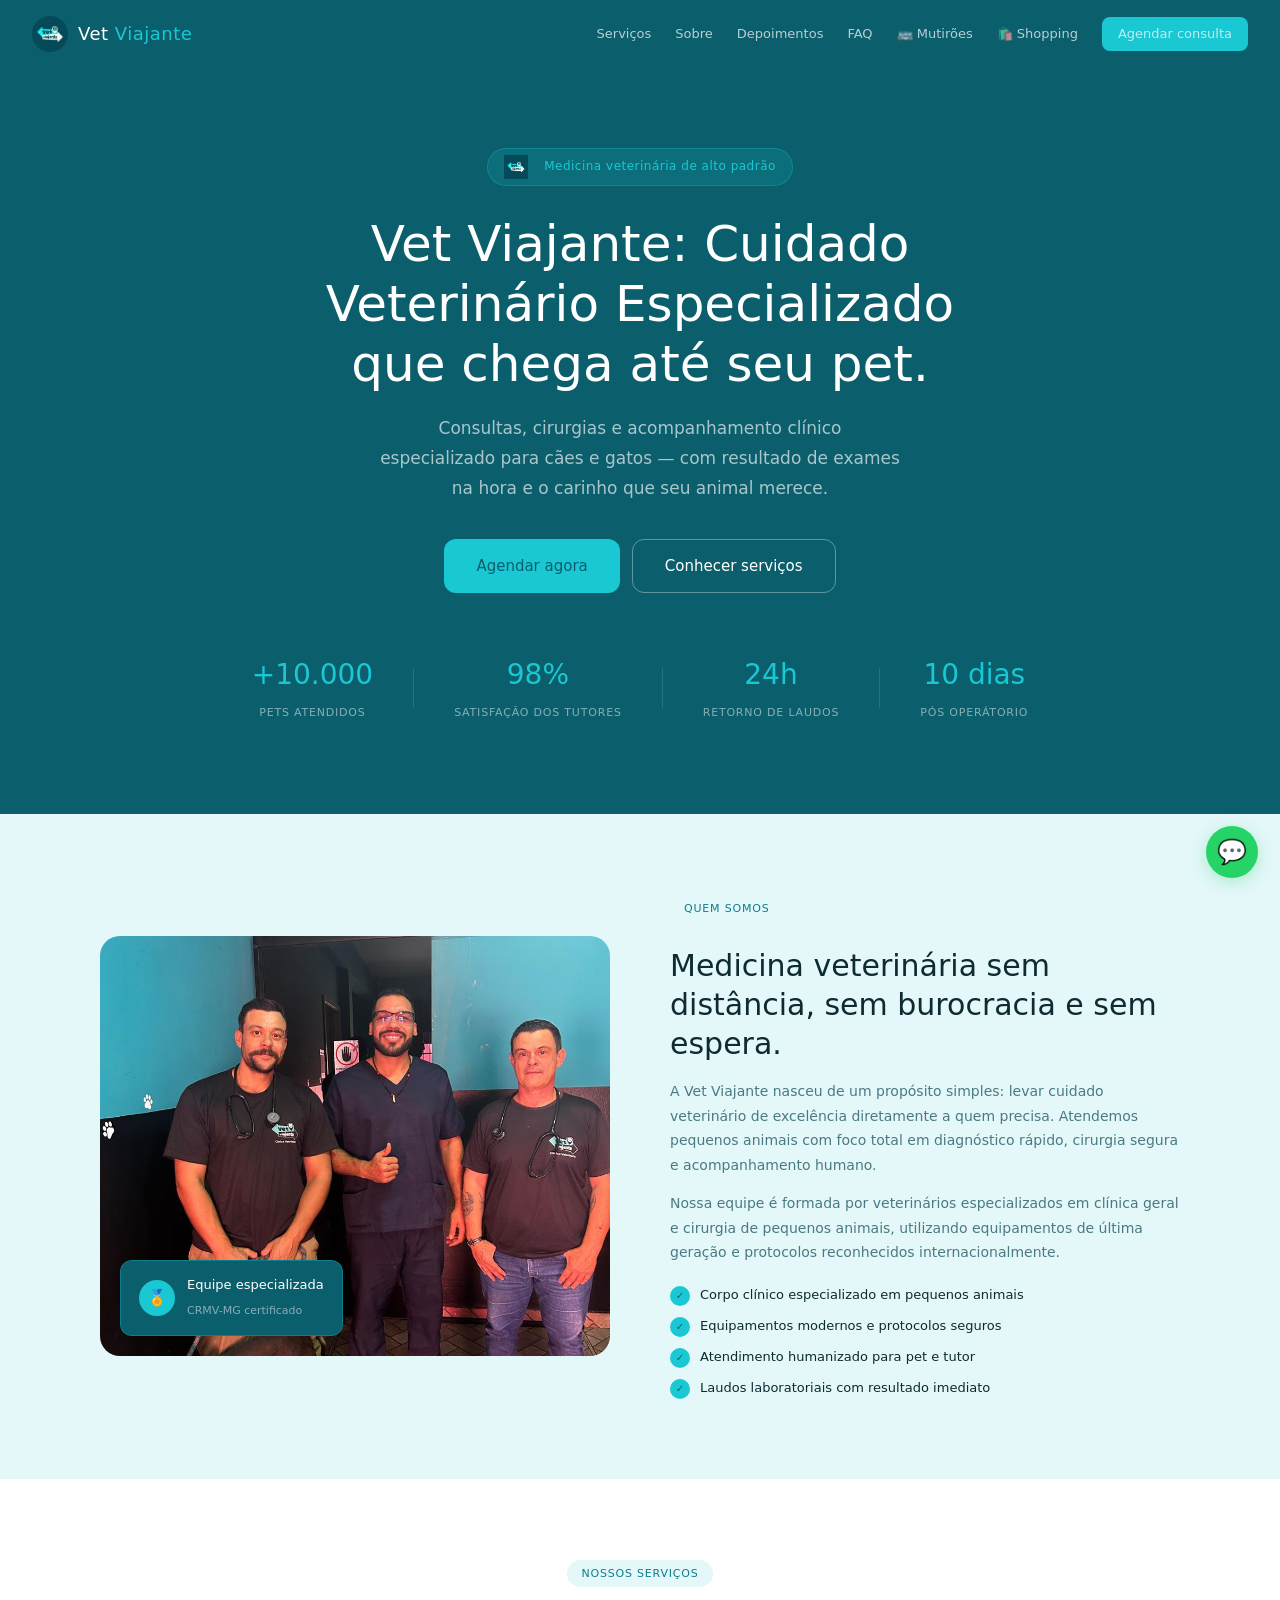
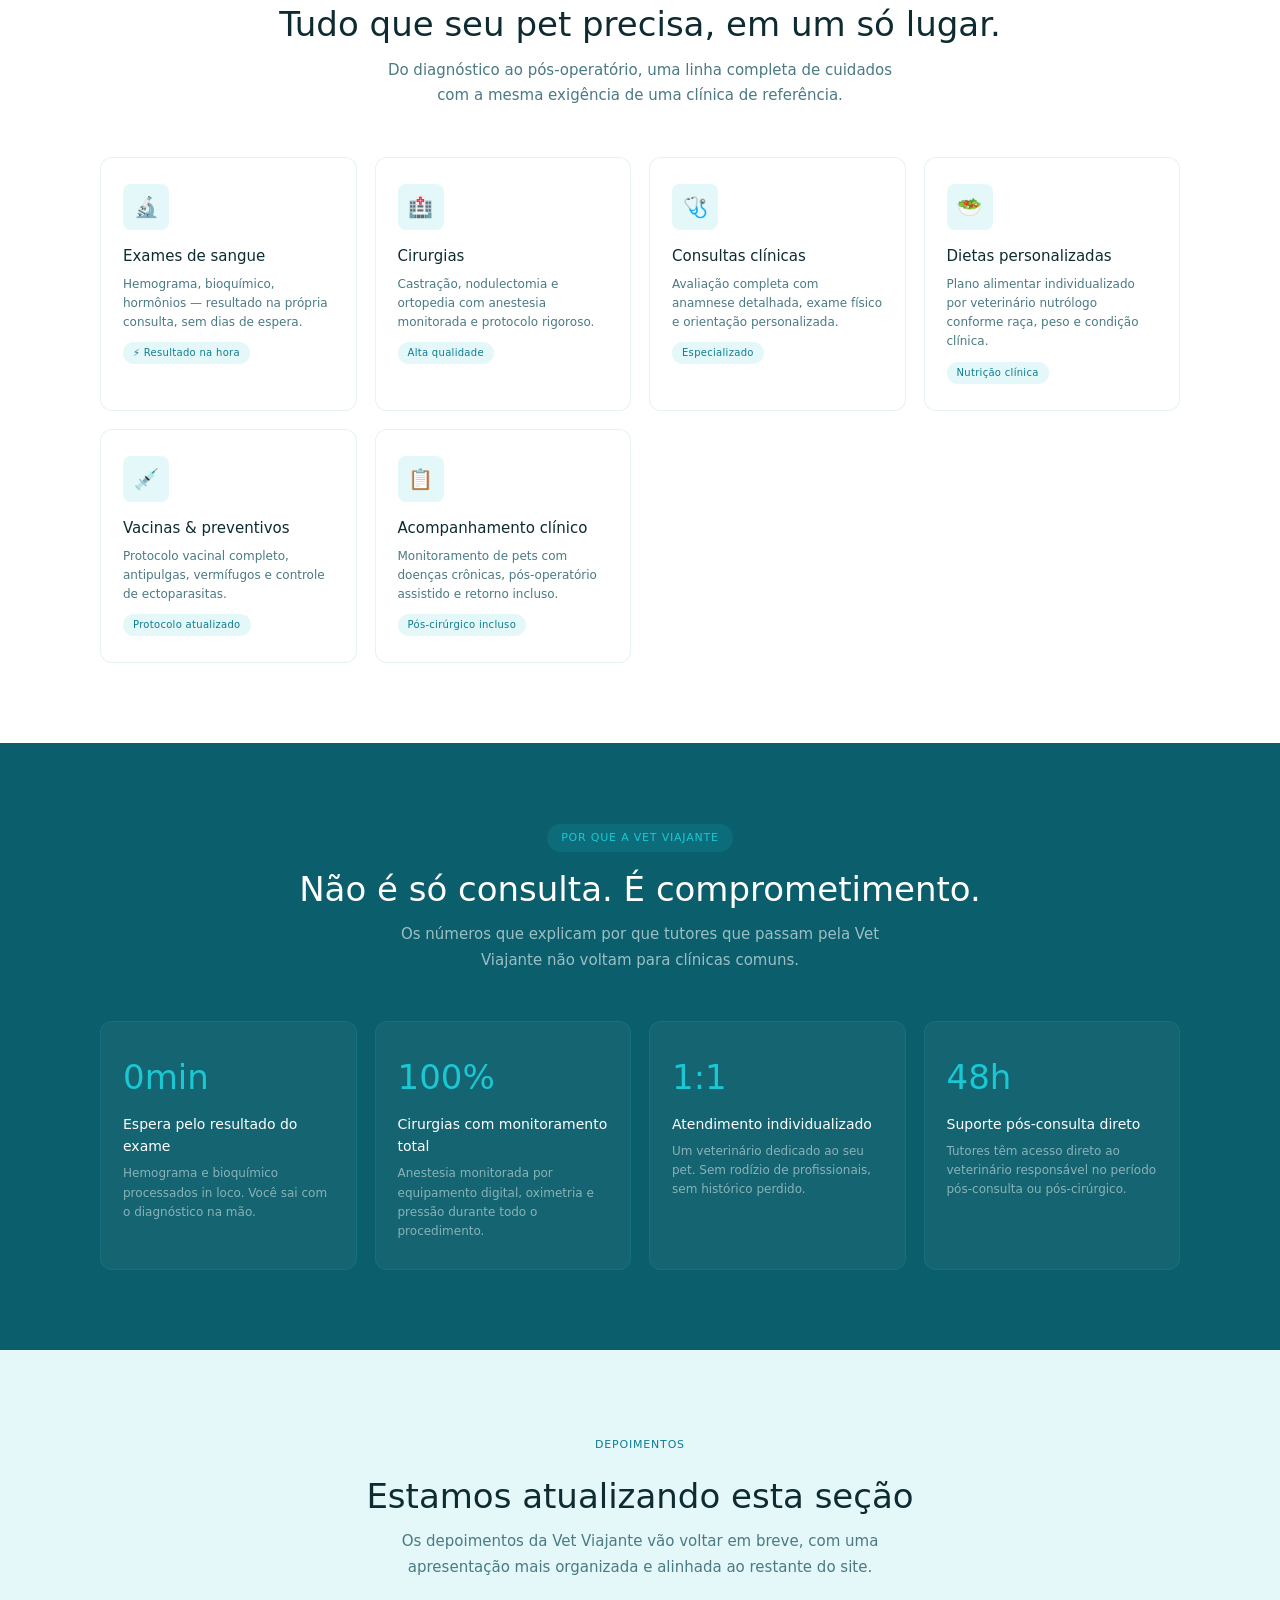
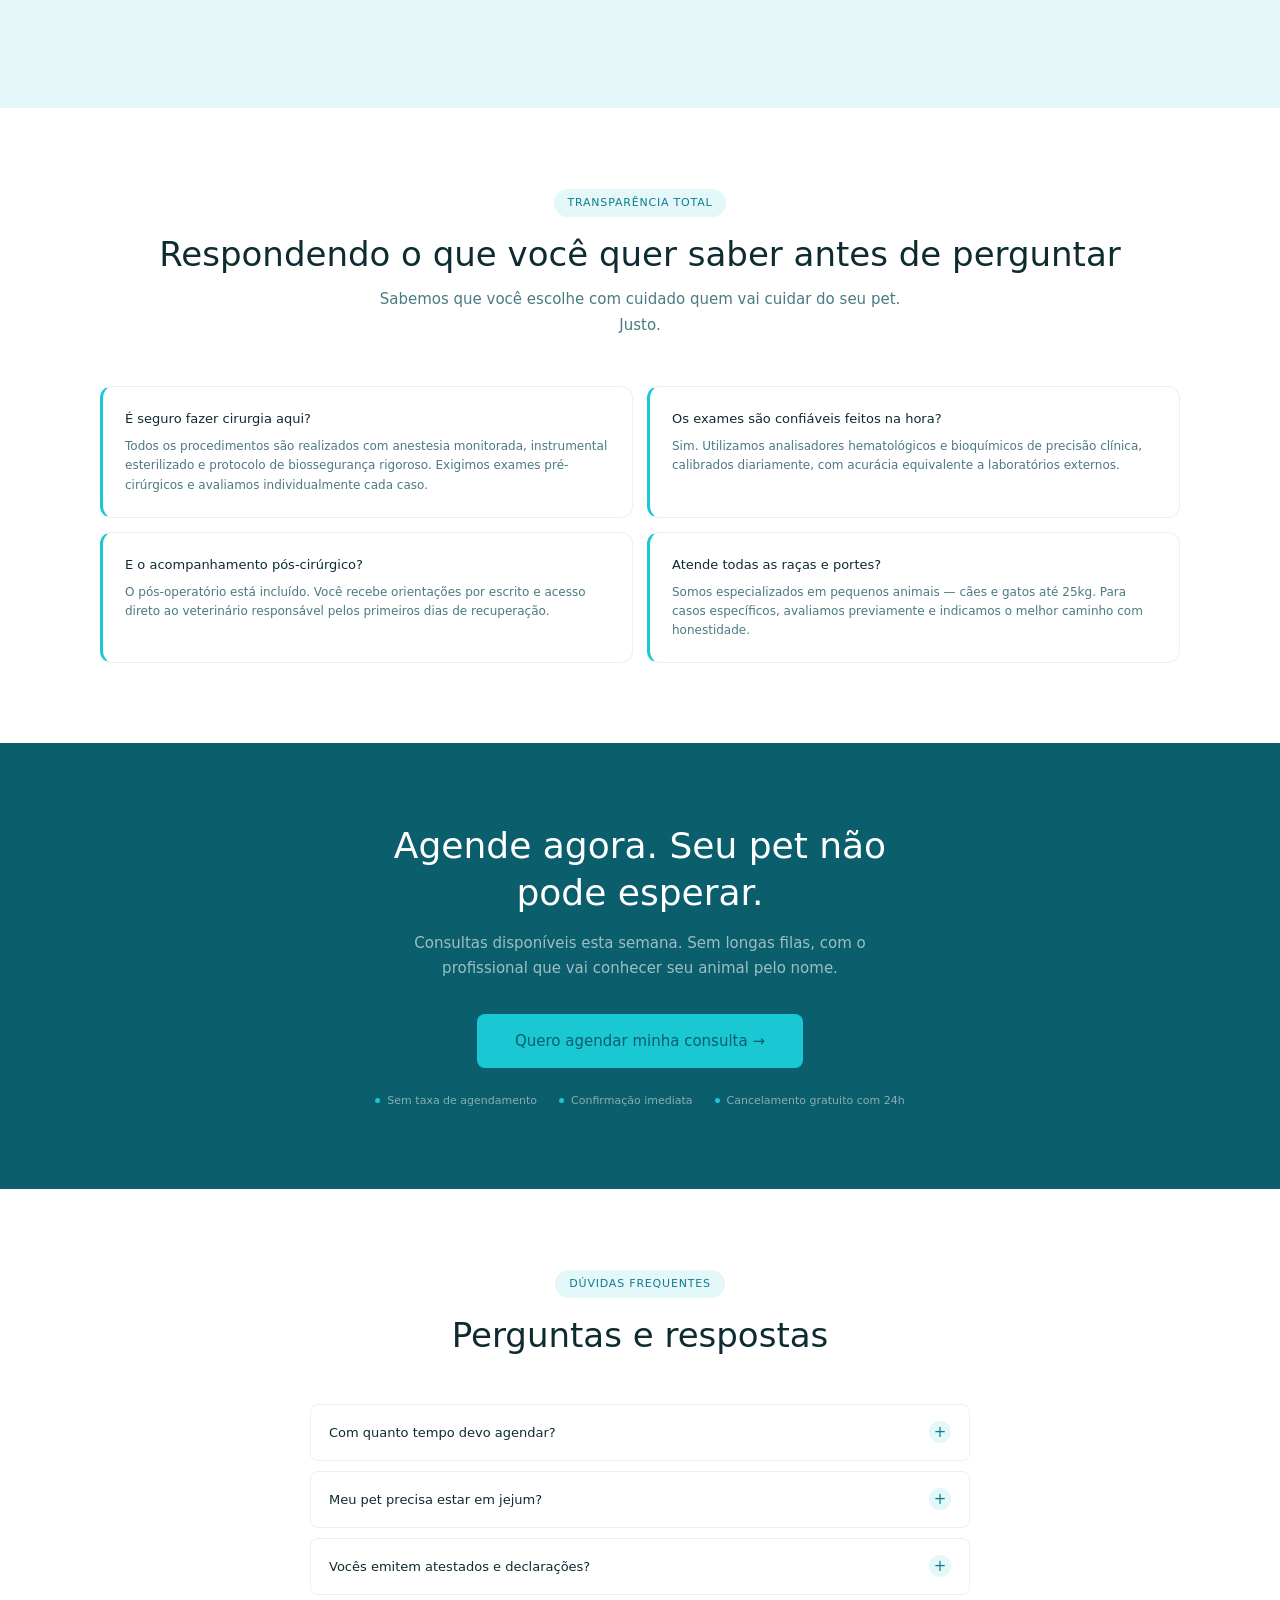
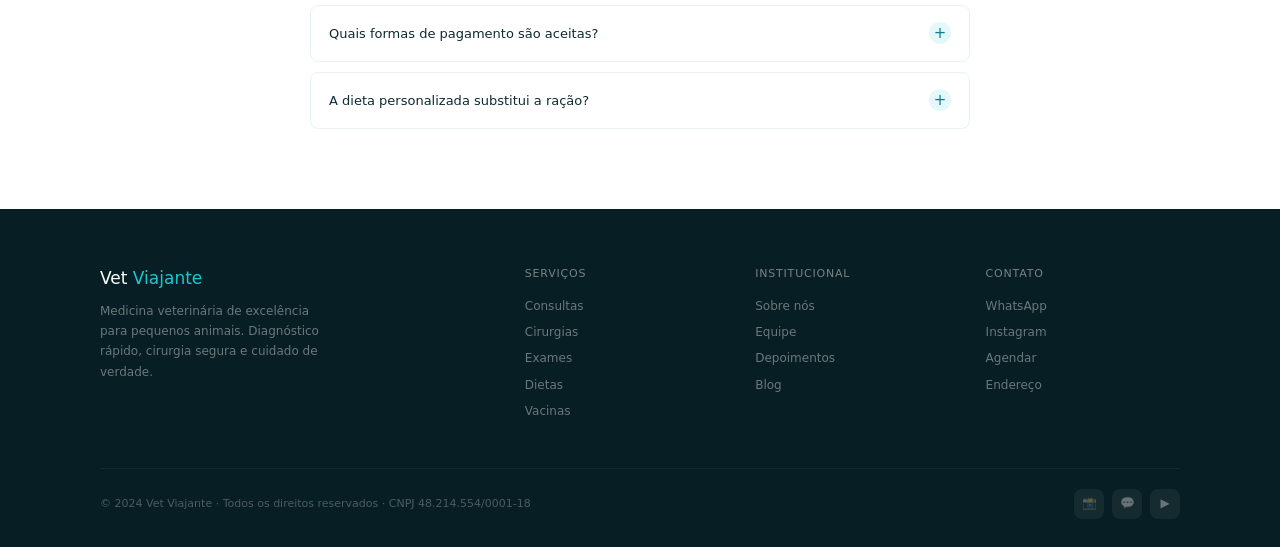
==== commit 84ba2012: "fix: padronizando nomes de arquivos em minusculas e corrigindo caminhos" ====
--- a/index.html
+++ b/index.html
@@ -50,7 +50,7 @@
 ║  • style.css      → Cores e estilos compartilhados          ║
 ║  • shopping.css   → Estilos exclusivos da loja              ║
 ║  • mutiroes.css   → Estilos exclusivos dos mutirões         ║
-║  • main.js        → Calculadora, FAQ e menu mobile          ║
+║  • main.js        → FAQ, modal e menu mobile                ║
 ║                                                              ║
 ║  O QUE EDITAR COM FREQUÊNCIA                                 ║
 ║  • Número WhatsApp → busque "553491026420" (Ctrl+F)         ║
@@ -67,9 +67,8 @@
 ║  • HERO       → banner principal com chamada e estatísticas ║
 ║  • SOBRE      → "Quem somos" com foto da equipe             ║
 ║  • SERVIÇOS   → 6 cards de serviços                         ║
-║  • CALCULADORA → ferramenta de nutrição (NER)               ║
 ║  • DIFERENCIAIS → números e diferenciais da clínica         ║
-║  • DEPOIMENTOS → 3 avaliações de tutores                    ║
+║  • DEPOIMENTOS → seção institucional em atualização         ║
 ║  • TRANSPARÊNCIA → perguntas respondidas                    ║
 ║  • CTA        → botão de agendamento central                ║
 ║  • FAQ        → perguntas e respostas expansíveis           ║
@@ -168,33 +167,6 @@
     </div>
   </section>
 
-  <!-- ══════════════════════════════ CALCULADORA ══════════════════════════════ -->
-  <section class="sec sec-ltr text-center" id="calculadora">
-    <div class="container">
-      <span class="tag reveal">Nutrição inteligente</span>
-      <h2 class="st reveal">Calculadora de Necessidade Energética</h2>
-      <p class="sd reveal">Descubra a Necessidade Energética de Repouso (NER) do seu pet — a base científica para um plano alimentar personalizado.</p>
-      <div class="calc-card reveal">
-        <div class="calc-form">
-          <div class="calc-field">
-            <label for="calc-especie">Espécie</label>
-            <select id="calc-especie">
-              <option value="cao">Cão</option>
-              <option value="gato">Gato</option>
-            </select>
-          </div>
-          <div class="calc-field">
-            <label for="calc-peso">Peso (kg)</label>
-            <input type="text" id="calc-peso" placeholder="Ex: 8,5" inputmode="decimal" />
-          </div>
-          <button class="btn btn-primary" id="calc-btn">Calcular NER</button>
-        </div>
-        <div class="calc-result" id="calc-result" aria-live="polite"></div>
-        <p class="calc-note">*NER = 70 × peso<sup>0,75</sup> kcal/dia. Valores para orientação. Um plano completo requer avaliação veterinária.</p>
-      </div>
-    </div>
-  </section>
-
   <!-- ══════════════════════════════ DIFERENCIAIS ══════════════════════════════ -->
   <section class="sec dif text-center" id="diferenciais">
     <div class="container">
@@ -214,30 +186,8 @@
   <section class="sec sec-lt text-center" id="depoimentos">
     <div class="container">
       <span class="tag reveal">Depoimentos</span>
-      <h2 class="st reveal">Últimas avaliações no Google</h2>
-      <p class="sd reveal">As 5 avaliações mais recentes do seu Perfil da Empresa aparecem aqui automaticamente.</p>
-      <div class="g-reviews reveal" id="google-reviews" aria-live="polite">
-        <div class="g-reviews-topbar">
-          <div class="g-reviews-brand">
-            <strong>Avaliações verificadas</strong>
-            <span>Google Meu Negócio via Places API</span>
-          </div>
-          <div class="g-reviews-nav" aria-label="Controles do carrossel">
-            <button type="button" class="g-reviews-btn" id="reviews-prev" aria-label="Ver avaliações anteriores">‹</button>
-            <button type="button" class="g-reviews-btn" id="reviews-next" aria-label="Ver próximas avaliações">›</button>
-          </div>
-        </div>
-
-        <div class="g-reviews-status" id="reviews-status">
-          Carregando avaliações do Google...
-        </div>
-
-        <div class="g-reviews-viewport" id="reviews-viewport" hidden>
-          <div class="g-reviews-track" id="reviews-track"></div>
-        </div>
-
-        <div class="g-reviews-dots" id="reviews-dots" aria-label="Paginação do carrossel"></div>
-      </div>
+      <h2 class="st reveal">Estamos atualizando esta seção</h2>
+      <p class="sd reveal">Os depoimentos da Vet Viajante vão voltar em breve, com uma apresentação mais organizada e alinhada ao restante do site.</p>
     </div>
   </section>
 
@@ -328,7 +278,7 @@
           <a href="#servicos">Consultas</a>
           <a href="#servicos">Cirurgias</a>
           <a href="#servicos">Exames</a>
-          <a href="#calculadora">Dietas</a>
+          <a href="#servicos">Dietas</a>
           <a href="#servicos">Vacinas</a>
         </div>
         <div class="ft-col">
@@ -415,27 +365,6 @@
     </div>
   </div>
 
-  <script>
-    window.GOOGLE_REVIEWS_CONFIG = {
-      apiKey: 'API_KEY',
-      placeId: 'PChIJ4-sEmeXRupQRvWWiZb3-OwY',
-      language: 'pt-BR',
-      region: 'BR',
-      maxReviews: 5
-    };
-  </script>
   <script src="main.js"></script>
-  <script>
-    (function loadGooglePlacesApi() {
-      const cfg = window.GOOGLE_REVIEWS_CONFIG || {};
-      if (!cfg.apiKey || cfg.apiKey === 'API_KEY') return;
-
-      const script = document.createElement('script');
-      script.async = true;
-      script.defer = true;
-      script.src = `https://maps.googleapis.com/maps/api/js?key=${encodeURIComponent(cfg.apiKey)}&loading=async&libraries=places&callback=initGoogleReviewsCarousel&language=${encodeURIComponent(cfg.language || 'pt-BR')}&region=${encodeURIComponent(cfg.region || 'BR')}`;
-      document.body.appendChild(script);
-    })();
-  </script>
 </body>
 </html>
